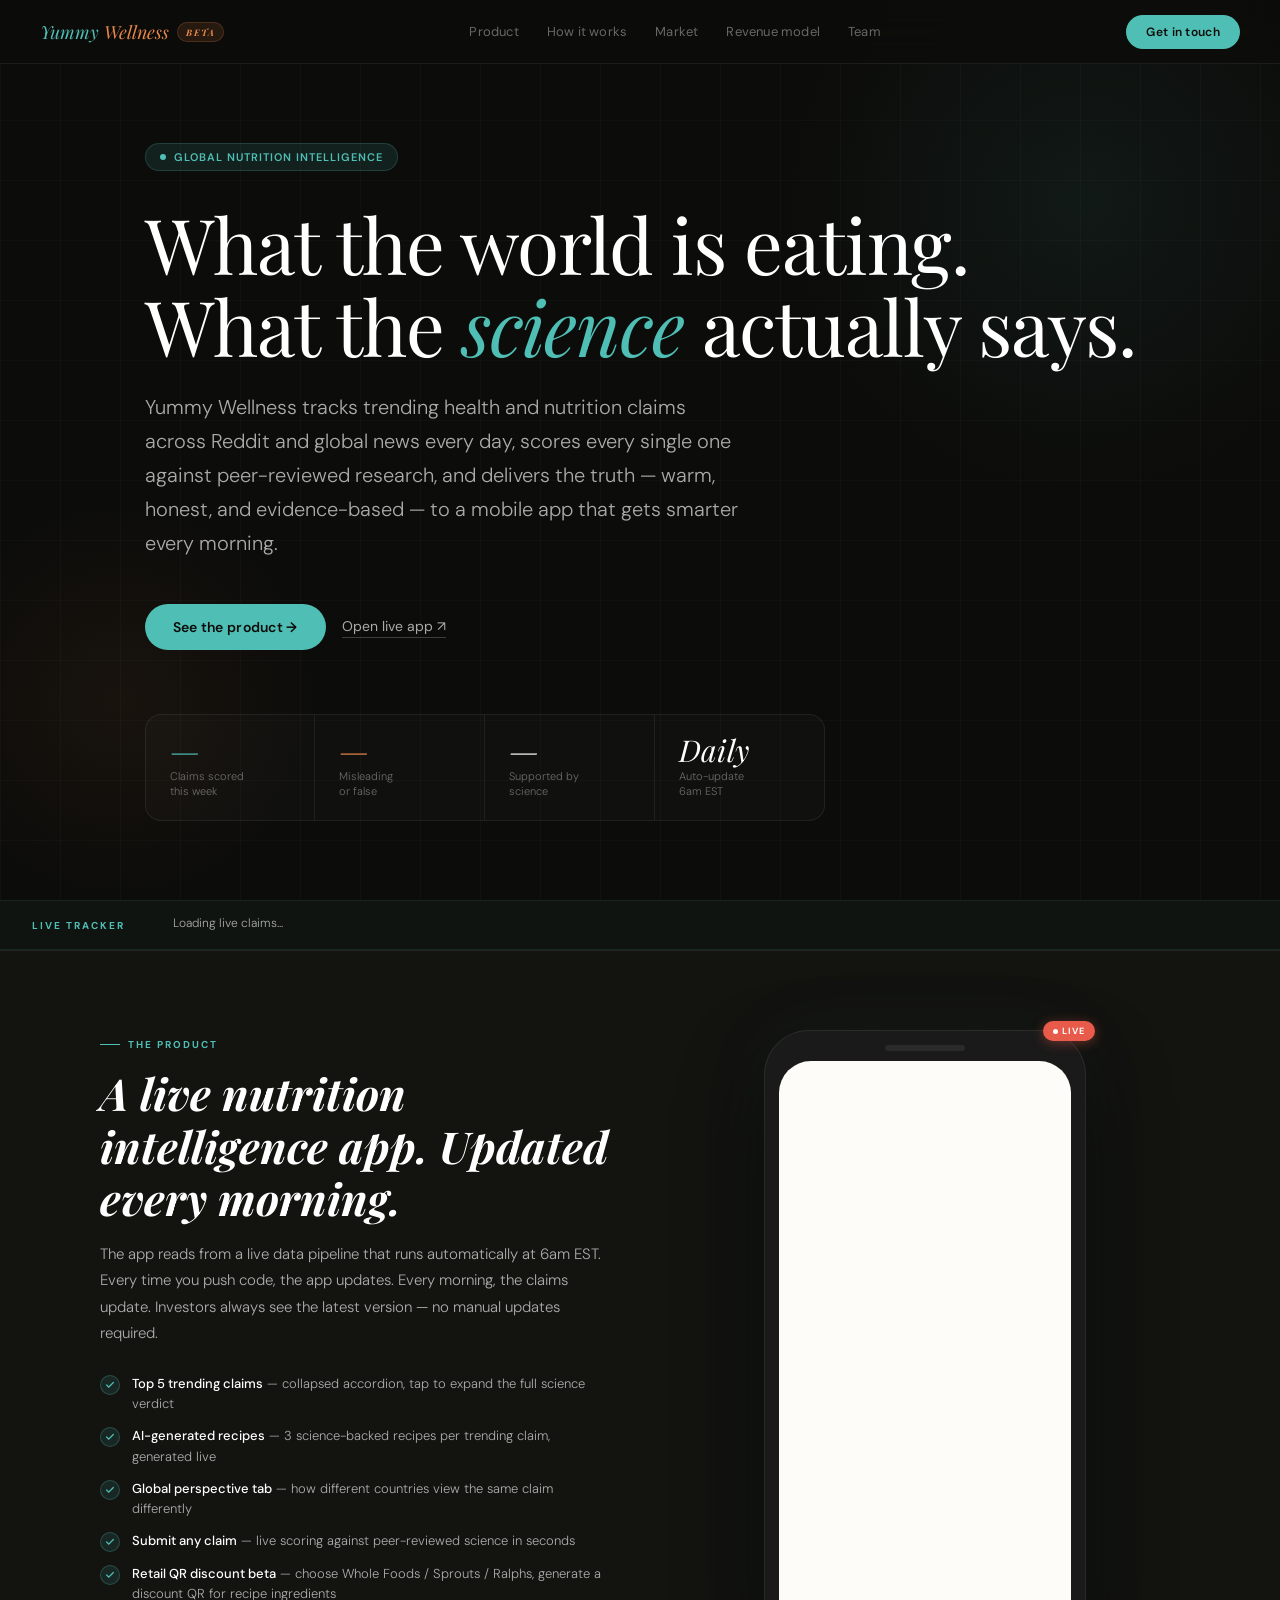
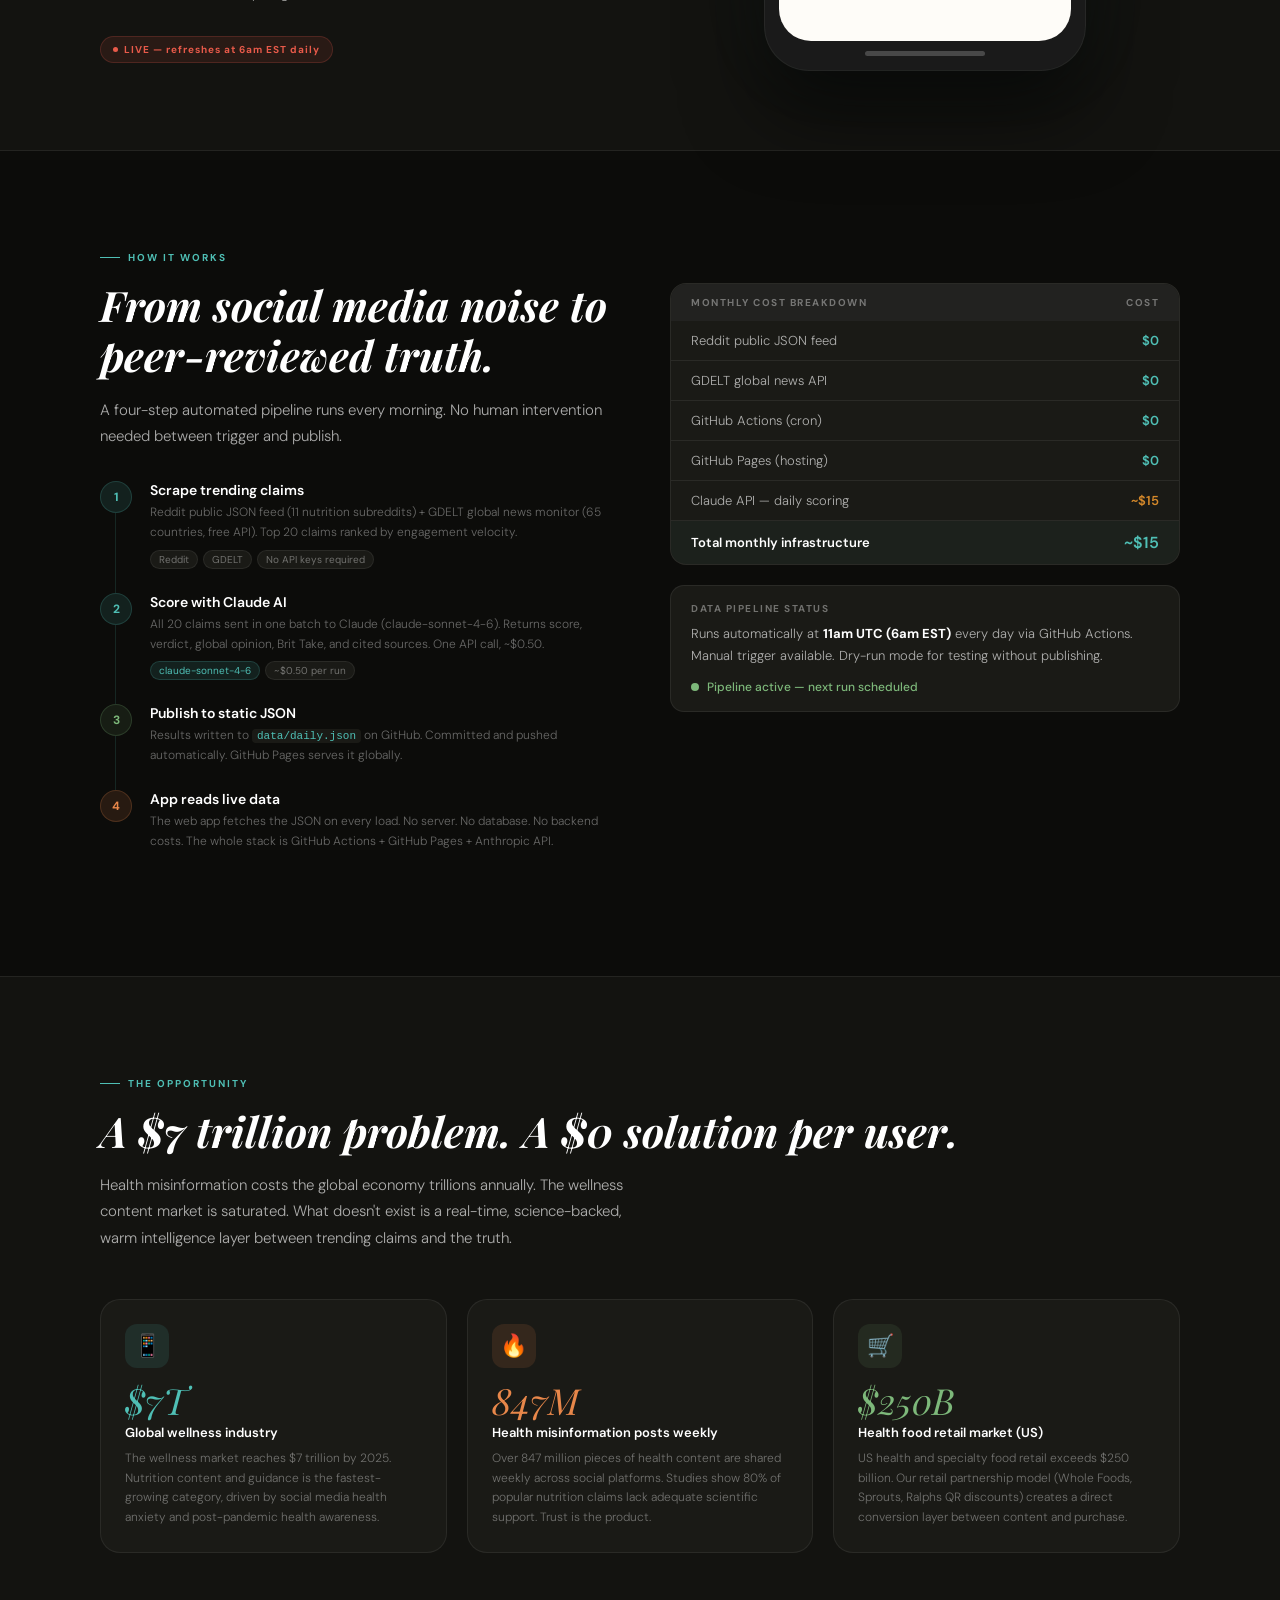
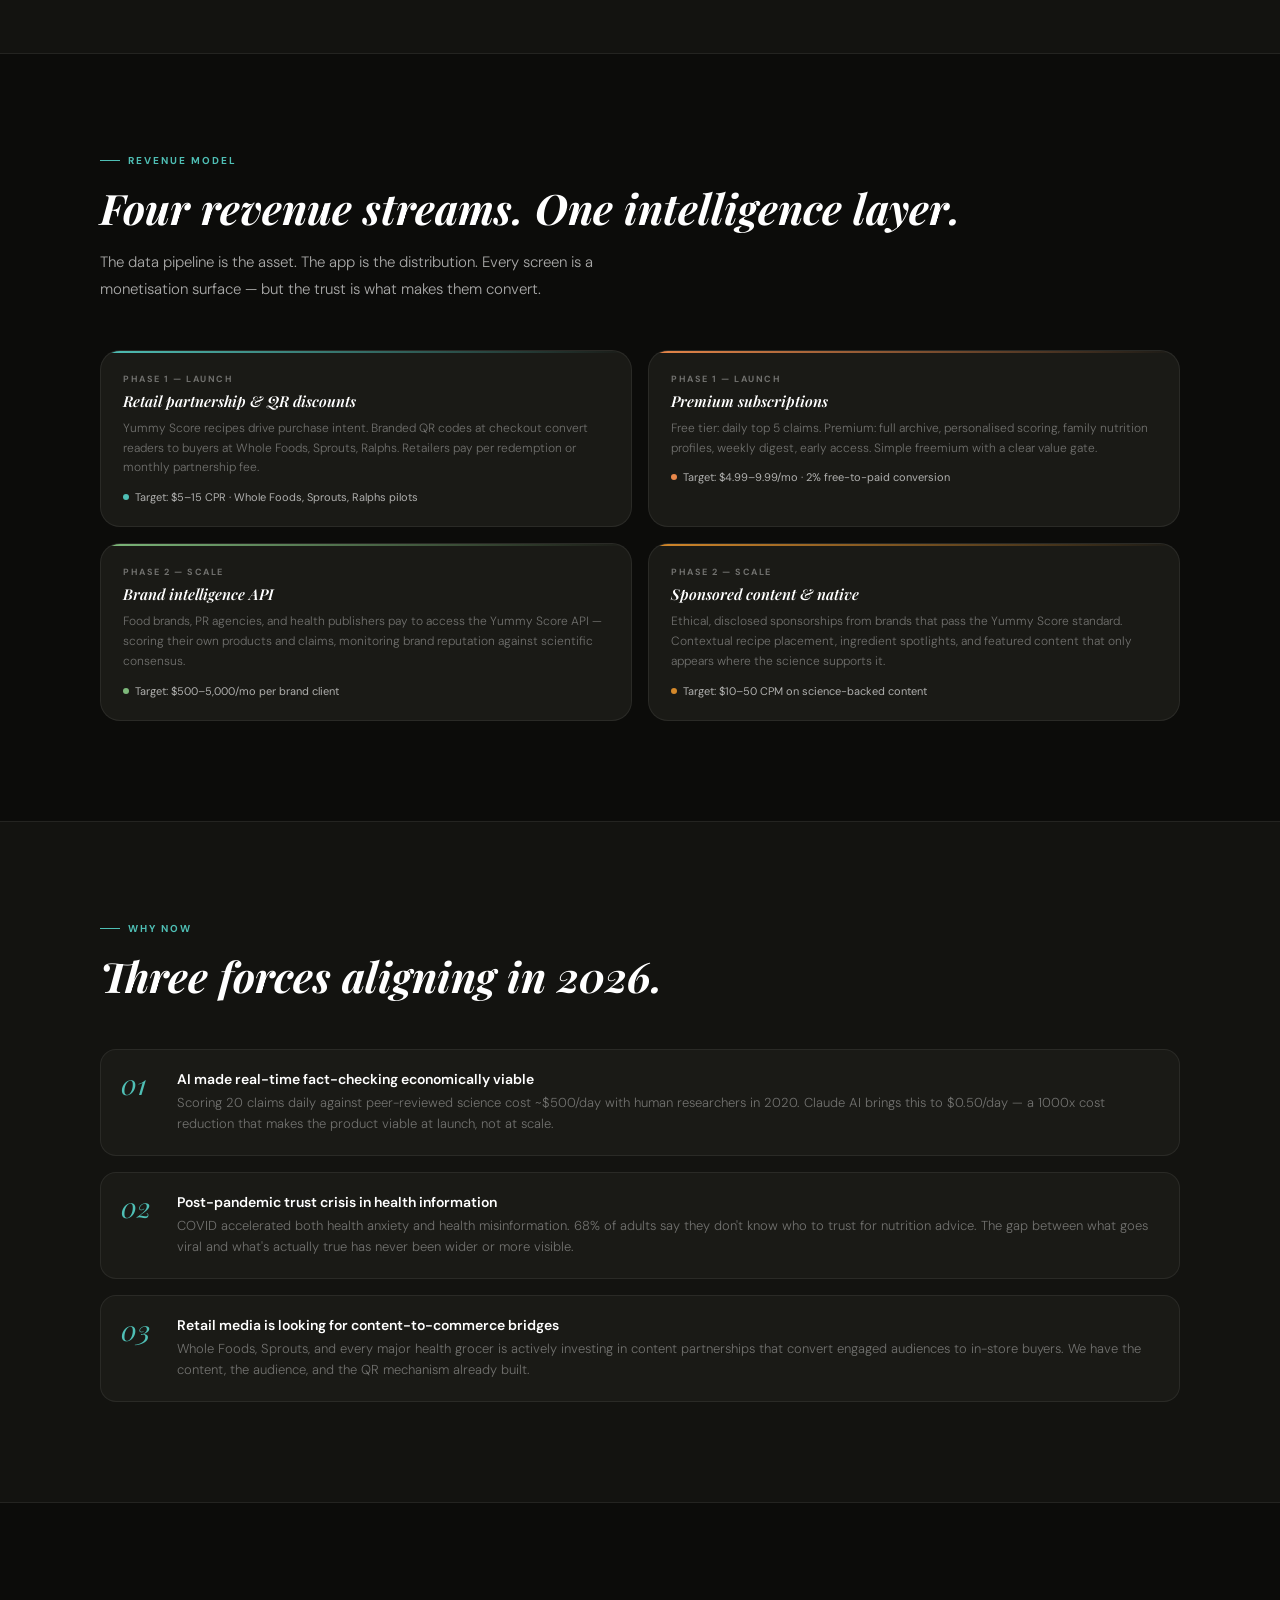
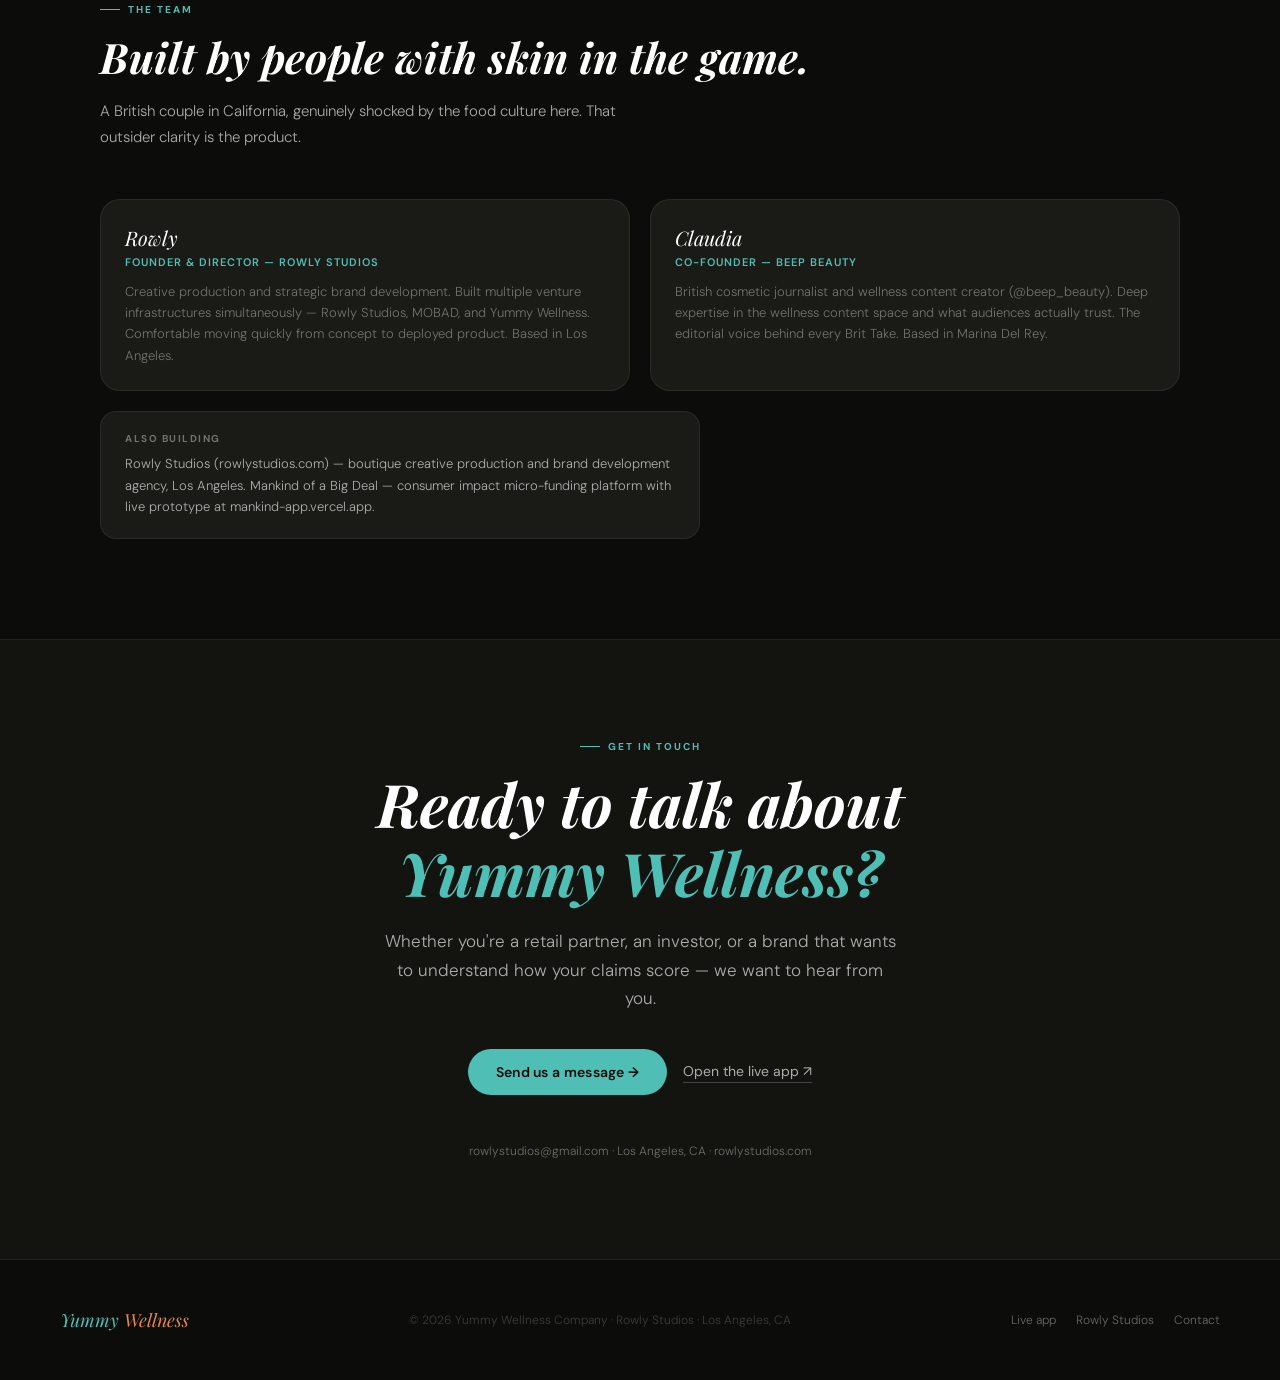
==== investor.html @ a54b757b "Add investor page" ====
<!DOCTYPE html>
<html lang="en">
<head>
<meta charset="UTF-8">
<meta name="viewport" content="width=device-width, initial-scale=1.0">
<title>Yummy Wellness Company — Investor Overview</title>
<link href="https://fonts.googleapis.com/css2?family=DM+Sans:wght@300;400;500;600&family=Playfair+Display:ital,wght@0,400;0,600;1,400;1,600&display=swap" rel="stylesheet">
<style>
*{box-sizing:border-box;margin:0;padding:0}
:root{
  --bg:#0C0C0A;
  --bg2:#131310;
  --bg3:#1A1A16;
  --bg4:#222220;
  --border:rgba(255,255,255,0.07);
  --border2:rgba(255,255,255,0.12);
  --text:#FFFFFF;
  --text2:rgba(255,255,255,0.65);
  --text3:rgba(255,255,255,0.38);
  --text4:rgba(255,255,255,0.2);
  --mint:#4FBFB5;
  --mint-deep:#3A9E94;
  --mint-dim:rgba(79,191,181,0.12);
  --orange:#E8874A;
  --orange-deep:#C96830;
  --orange-dim:rgba(232,135,74,0.12);
  --sage:#7DB87A;
  --sage-dim:rgba(125,184,122,0.1);
  --amber:#D4882A;
  --viral:#E85A4A;
  --viral-dim:rgba(232,90,74,0.1);
}
html{scroll-behavior:smooth;-webkit-font-smoothing:antialiased}
body{font-family:"DM Sans",sans-serif;background:var(--bg);color:var(--text);overflow-x:hidden}

/* ── NAV ── */
nav{
  position:fixed;top:0;left:0;right:0;z-index:100;
  background:rgba(12,12,10,0.92);backdrop-filter:blur(16px);
  border-bottom:1px solid var(--border);
  padding:0 40px;height:64px;
  display:flex;align-items:center;justify-content:space-between;
}
.nav-logo{
  font-family:"Playfair Display",serif;font-size:18px;font-style:italic;
  display:flex;align-items:center;gap:0;
}
.nl-y{color:var(--mint)}
.nl-w{color:var(--orange)}
.nav-links{display:flex;gap:28px;align-items:center}
.nav-link{font-size:13px;color:var(--text3);text-decoration:none;font-weight:400;transition:color 0.2s;letter-spacing:0.2px}
.nav-link:hover{color:var(--text)}
.nav-cta{
  font-size:12px;font-weight:600;color:var(--bg);
  background:var(--mint);padding:9px 20px;border-radius:50px;
  text-decoration:none;letter-spacing:0.3px;transition:opacity 0.2s;
}
.nav-cta:hover{opacity:0.88}
.nav-beta{font-size:9px;font-weight:700;letter-spacing:1.5px;color:var(--orange);background:var(--orange-dim);padding:3px 8px;border-radius:20px;border:1px solid rgba(232,135,74,0.2);margin-left:8px}

/* ── SECTIONS ── */
section{padding:100px 40px;max-width:1160px;margin:0 auto}
.full-bleed{max-width:none;padding-left:0;padding-right:0}
.full-bleed>*{max-width:1160px;margin-left:auto;margin-right:auto;padding:0 40px}

/* ── HERO ── */
.hero-section{
  min-height:100vh;display:flex;flex-direction:column;
  justify-content:center;padding-top:64px;
  position:relative;overflow:hidden;
}
.hero-bg{
  position:absolute;inset:0;pointer-events:none;overflow:hidden;
}
.hb-mint{position:absolute;width:600px;height:600px;border-radius:50%;background:radial-gradient(circle,rgba(79,191,181,0.07) 0%,transparent 70%);top:-100px;right:-100px}
.hb-orange{position:absolute;width:400px;height:400px;border-radius:50%;background:radial-gradient(circle,rgba(232,135,74,0.06) 0%,transparent 70%);bottom:0;left:-80px}
.hb-grid{
  position:absolute;inset:0;
  background-image:linear-gradient(rgba(255,255,255,0.02) 1px,transparent 1px),linear-gradient(90deg,rgba(255,255,255,0.02) 1px,transparent 1px);
  background-size:60px 60px;
}
.hero-inner{position:relative;z-index:2;max-width:1160px;margin:0 auto;padding:0 40px}
.hero-eyebrow{
  display:inline-flex;align-items:center;gap:8px;
  background:var(--mint-dim);border:1px solid rgba(79,191,181,0.2);
  border-radius:50px;padding:6px 14px;margin-bottom:32px;
}
.he-dot{width:6px;height:6px;border-radius:50%;background:var(--mint);animation:blink 1.4s ease infinite}
@keyframes blink{0%,100%{opacity:1}50%{opacity:0.3}}
.he-txt{font-size:11px;font-weight:600;color:var(--mint);letter-spacing:1px;text-transform:uppercase}
.hero-h1{
  font-family:"Playfair Display",serif;
  font-size:clamp(42px,6vw,80px);
  font-weight:400;line-height:1.06;
  margin-bottom:24px;letter-spacing:-1px;
}
.hero-h1 em{font-style:italic;color:var(--mint)}
.hero-h1 .orange{color:var(--orange)}
.hero-sub{
  font-size:clamp(16px,2vw,20px);color:var(--text2);
  line-height:1.7;max-width:600px;margin-bottom:44px;
  font-weight:300;
}
.hero-actions{display:flex;align-items:center;gap:16px;flex-wrap:wrap;margin-bottom:64px}
.btn-primary{
  font-size:14px;font-weight:600;color:var(--bg);
  background:var(--mint);padding:14px 28px;border-radius:50px;
  text-decoration:none;letter-spacing:0.3px;transition:opacity 0.2s;display:inline-block;
}
.btn-primary:hover{opacity:0.88}
.btn-ghost{
  font-size:14px;font-weight:400;color:var(--text2);
  text-decoration:none;display:flex;align-items:center;gap:6px;
  border-bottom:1px solid rgba(255,255,255,0.2);padding-bottom:2px;
  transition:color 0.2s;
}
.btn-ghost:hover{color:var(--text)}

/* Hero stats strip */
.hero-stats{
  display:flex;gap:0;
  border:1px solid var(--border);border-radius:16px;
  overflow:hidden;max-width:680px;
  background:rgba(255,255,255,0.02);
}
.hs{flex:1;padding:20px 24px;border-right:1px solid var(--border)}
.hs:last-child{border-right:none}
.hs-num{font-family:"Playfair Display",serif;font-size:30px;font-style:italic;color:var(--text);line-height:1;margin-bottom:4px}
.hs-num.m{color:var(--mint)}.hs-num.o{color:var(--orange)}
.hs-lbl{font-size:11px;color:var(--text3);font-weight:300;line-height:1.4}

/* ── PRODUCT DEMO ── */
.demo-section{
  background:var(--bg2);border-top:1px solid var(--border);border-bottom:1px solid var(--border);
  padding:80px 0;
}
.demo-inner{max-width:1160px;margin:0 auto;padding:0 40px;display:grid;grid-template-columns:1fr 1fr;gap:60px;align-items:center}
.demo-left{}
.demo-eyebrow{font-size:10px;font-weight:700;letter-spacing:2px;color:var(--mint);text-transform:uppercase;margin-bottom:16px;display:flex;align-items:center;gap:8px}
.demo-eyebrow::before{content:'';width:20px;height:1px;background:var(--mint)}
.demo-h2{font-family:"Playfair Display",serif;font-size:clamp(28px,3.5vw,44px);font-style:italic;color:var(--text);line-height:1.2;margin-bottom:16px}
.demo-sub{font-size:15px;color:var(--text2);line-height:1.75;font-weight:300;margin-bottom:28px}
.demo-features{display:flex;flex-direction:column;gap:12px;margin-bottom:32px}
.df{display:flex;align-items:flex-start;gap:12px}
.df-dot{width:20px;height:20px;border-radius:50%;background:var(--mint-dim);border:1px solid rgba(79,191,181,0.25);display:flex;align-items:center;justify-content:center;flex-shrink:0;margin-top:1px}
.df-text{font-size:13px;color:var(--text2);font-weight:300;line-height:1.55}
.df-text strong{color:var(--text);font-weight:500}
.demo-live-badge{
  display:inline-flex;align-items:center;gap:6px;
  background:var(--viral-dim);border:1px solid rgba(232,90,74,0.2);
  border-radius:20px;padding:6px 12px;
}
.dlb-dot{width:5px;height:5px;border-radius:50%;background:var(--viral);animation:blink 1.4s ease infinite}
.dlb-txt{font-size:10px;color:var(--viral);font-weight:700;letter-spacing:1px}

/* Phone frame + iframe */
.demo-right{display:flex;justify-content:center;align-items:flex-start}
.phone-frame{
  position:relative;
  width:320px;
  background:#1A1A1A;
  border-radius:44px;
  padding:14px;
  box-shadow:
    0 0 0 1px rgba(255,255,255,0.1),
    0 40px 80px rgba(0,0,0,0.6),
    0 0 80px rgba(79,191,181,0.06);
}
.phone-notch{
  width:80px;height:6px;background:#2A2A2A;
  border-radius:3px;margin:0 auto 10px;
}
.phone-screen{
  border-radius:32px;overflow:hidden;
  height:580px;background:#FEFCF8;
  position:relative;
}
.phone-screen iframe{
  width:430px;height:100%;border:none;
  transform-origin:top left;
  transform:scale(0.744);
  pointer-events:auto;
}
.phone-home-indicator{
  width:120px;height:5px;background:rgba(255,255,255,0.2);
  border-radius:3px;margin:10px auto 0;
}
/* Floating live badge on phone */
.phone-live{
  position:absolute;top:-10px;right:-10px;
  background:var(--viral);color:#fff;
  font-size:9px;font-weight:700;letter-spacing:1px;
  padding:4px 10px;border-radius:20px;
  display:flex;align-items:center;gap:4px;
  box-shadow:0 2px 12px rgba(232,90,74,0.4);
}
.phone-live-dot{width:5px;height:5px;border-radius:50%;background:#fff;animation:blink 1.4s ease infinite}

/* ── TICKER STRIP ── */
.ticker-section{
  background:rgba(79,191,181,0.04);
  border-top:1px solid rgba(79,191,181,0.1);
  border-bottom:1px solid rgba(79,191,181,0.1);
  padding:14px 0;overflow:hidden;
}
.ticker-inner{display:flex;align-items:center;gap:16px}
.ticker-lbl{padding:0 32px;font-size:10px;font-weight:700;color:var(--mint);letter-spacing:2px;text-transform:uppercase;white-space:nowrap;flex-shrink:0}
.ticker-scroll{flex:1;overflow:hidden;height:20px;position:relative}
.ticker-track{display:flex;gap:40px;animation:tickerMove 28s linear infinite;position:absolute;white-space:nowrap}
.ti{font-size:12px;color:var(--text2);font-weight:300;white-space:nowrap}
.ti b{font-weight:600}
.ti.r b{color:var(--viral)}.ti.a b{color:var(--amber)}.ti.g b{color:var(--sage)}
@keyframes tickerMove{from{transform:translateX(0)}to{transform:translateX(-50%)}}

/* ── HOW IT WORKS ── */
.how-grid{display:grid;grid-template-columns:1fr 1fr;gap:60px;align-items:start}
.how-left{}
.sec-eyebrow{font-size:10px;font-weight:700;letter-spacing:2px;color:var(--mint);text-transform:uppercase;margin-bottom:16px;display:flex;align-items:center;gap:8px}
.sec-eyebrow::before{content:'';width:20px;height:1px;background:var(--mint)}
.sec-h2{font-family:"Playfair Display",serif;font-size:clamp(26px,3.5vw,42px);font-style:italic;color:var(--text);line-height:1.2;margin-bottom:16px}
.sec-sub{font-size:15px;color:var(--text2);line-height:1.75;font-weight:300;margin-bottom:32px}

.pipeline{display:flex;flex-direction:column;gap:0}
.pipe-step{display:flex;gap:18px;padding-bottom:24px;position:relative}
.pipe-step:not(:last-child)::after{content:'';position:absolute;left:15px;top:32px;bottom:0;width:1px;background:rgba(79,191,181,0.15)}
.ps-num{width:32px;height:32px;border-radius:50%;flex-shrink:0;display:flex;align-items:center;justify-content:center;font-size:12px;font-weight:700}
.psn-m{background:var(--mint-dim);color:var(--mint);border:1px solid rgba(79,191,181,0.2)}
.psn-o{background:var(--orange-dim);color:var(--orange);border:1px solid rgba(232,135,74,0.2)}
.psn-s{background:var(--sage-dim);color:var(--sage);border:1px solid rgba(125,184,122,0.2)}
.ps-body{}
.ps-title{font-size:14px;font-weight:600;color:var(--text);margin-bottom:4px}
.ps-desc{font-size:12px;color:var(--text3);line-height:1.65;font-weight:300}
.ps-tags{display:flex;gap:5px;margin-top:7px;flex-wrap:wrap}
.ps-tag{font-size:10px;padding:2px 8px;border-radius:20px;background:var(--bg3);color:var(--text3);border:1px solid var(--border);font-weight:400}
.ps-tag.m{background:var(--mint-dim);color:var(--mint);border-color:rgba(79,191,181,0.2)}

/* Cost table */
.cost-table{background:var(--bg3);border:1px solid var(--border);border-radius:16px;overflow:hidden;margin-top:32px}
.ct-hdr{background:var(--bg4);padding:12px 20px;font-size:10px;font-weight:700;letter-spacing:1.5px;color:var(--text3);text-transform:uppercase;display:grid;grid-template-columns:1fr auto;gap:0}
.ct-row{display:grid;grid-template-columns:1fr auto;padding:11px 20px;border-bottom:1px solid var(--border);align-items:center}
.ct-row:last-child{border-bottom:none;background:rgba(79,191,181,0.04)}
.ct-label{font-size:13px;color:var(--text2);font-weight:300}
.ct-val{font-size:13px;font-weight:600;color:var(--text)}
.ct-val.green{color:var(--mint)}.ct-val.amber{color:var(--amber)}

/* ── MARKET / OPPORTUNITY ── */
.market-section{background:var(--bg2);border-top:1px solid var(--border);border-bottom:1px solid var(--border)}
.market-grid{display:grid;grid-template-columns:1fr 1fr 1fr;gap:20px;margin-top:48px}
.m-card{background:var(--bg3);border:1px solid var(--border);border-radius:20px;padding:24px}
.mc-icon{width:44px;height:44px;border-radius:12px;display:flex;align-items:center;justify-content:center;margin-bottom:14px;font-size:22px}
.mc-icon.m{background:var(--mint-dim)}
.mc-icon.o{background:var(--orange-dim)}
.mc-icon.s{background:var(--sage-dim)}
.mc-num{font-family:"Playfair Display",serif;font-size:36px;font-style:italic;color:var(--text);line-height:1;margin-bottom:6px}
.mc-num.m{color:var(--mint)}.mc-num.o{color:var(--orange)}
.mc-title{font-size:13px;font-weight:600;color:var(--text);margin-bottom:8px}
.mc-body{font-size:12px;color:var(--text3);line-height:1.65;font-weight:300}

/* ── MONETISATION ── */
.mono-grid{display:grid;grid-template-columns:1fr 1fr;gap:16px;margin-top:48px}
.mono-card{background:var(--bg3);border:1px solid var(--border);border-radius:20px;padding:22px;position:relative;overflow:hidden}
.mono-card::before{content:'';position:absolute;top:0;left:0;right:0;height:2px}
.mono-card.m::before{background:linear-gradient(90deg,var(--mint),transparent)}
.mono-card.o::before{background:linear-gradient(90deg,var(--orange),transparent)}
.mono-card.s::before{background:linear-gradient(90deg,var(--sage),transparent)}
.mono-card.a::before{background:linear-gradient(90deg,var(--amber),transparent)}
.moc-phase{font-size:9px;font-weight:700;letter-spacing:1.5px;color:var(--text3);text-transform:uppercase;margin-bottom:6px}
.moc-title{font-size:15px;font-weight:600;color:var(--text);margin-bottom:8px;font-family:"Playfair Display",serif;font-style:italic}
.moc-body{font-size:12px;color:var(--text3);line-height:1.65;font-weight:300;margin-bottom:12px}
.moc-target{font-size:11px;color:var(--text2);font-weight:400;display:flex;align-items:center;gap:6px}
.moc-dot{width:6px;height:6px;border-radius:50%;flex-shrink:0}

/* ── WHY NOW ── */
.why-list{display:flex;flex-direction:column;gap:16px;margin-top:48px}
.why-item{display:flex;gap:20px;align-items:flex-start;padding:20px;background:var(--bg3);border:1px solid var(--border);border-radius:16px}
.wi-num{font-family:"Playfair Display",serif;font-size:28px;font-style:italic;color:var(--mint);line-height:1;flex-shrink:0;width:36px}
.wi-body{}
.wi-title{font-size:14px;font-weight:600;color:var(--text);margin-bottom:4px}
.wi-desc{font-size:13px;color:var(--text3);line-height:1.65;font-weight:300}

/* ── TEAM ── */
.team-grid{display:grid;grid-template-columns:1fr 1fr;gap:20px;margin-top:48px}
.team-card{background:var(--bg3);border:1px solid var(--border);border-radius:20px;padding:24px}
.tc-name{font-family:"Playfair Display",serif;font-size:20px;font-style:italic;color:var(--text);margin-bottom:4px}
.tc-role{font-size:11px;font-weight:600;letter-spacing:1px;color:var(--mint);text-transform:uppercase;margin-bottom:12px}
.tc-bio{font-size:13px;color:var(--text3);line-height:1.65;font-weight:300}

/* ── CTA ── */
.cta-section{
  background:var(--bg2);border-top:1px solid var(--border);
  text-align:center;
}
.cta-h2{font-family:"Playfair Display",serif;font-size:clamp(32px,5vw,60px);font-style:italic;color:var(--text);line-height:1.15;margin-bottom:20px}
.cta-h2 em{color:var(--mint)}
.cta-sub{font-size:17px;color:var(--text2);line-height:1.7;font-weight:300;max-width:520px;margin:0 auto 36px}
.cta-row{display:flex;align-items:center;justify-content:center;gap:16px;flex-wrap:wrap;margin-bottom:48px}
.cta-footnote{font-size:12px;color:var(--text3);font-weight:300}

/* ── FOOTER ── */
footer{
  background:var(--bg);border-top:1px solid var(--border);
  padding:48px 40px;
}
.footer-inner{max-width:1160px;margin:0 auto;display:flex;justify-content:space-between;align-items:center;flex-wrap:wrap;gap:16px}
.footer-logo{font-family:"Playfair Display",serif;font-size:18px;font-style:italic}
.fl-y{color:var(--mint)}.fl-w{color:var(--orange)}
.footer-copy{font-size:12px;color:var(--text4);font-weight:300}
.footer-links{display:flex;gap:20px}
.footer-link{font-size:12px;color:var(--text3);text-decoration:none;font-weight:300;transition:color 0.2s}
.footer-link:hover{color:var(--text)}

/* ── REVEAL ANIMATIONS ── */
.reveal{opacity:0;transform:translateY(20px);transition:opacity 0.6s ease,transform 0.6s ease}
.reveal.visible{opacity:1;transform:translateY(0)}
.reveal-delay-1{transition-delay:0.1s}
.reveal-delay-2{transition-delay:0.2s}
.reveal-delay-3{transition-delay:0.3s}

/* ── RESPONSIVE ── */
@media(max-width:900px){
  nav{padding:0 20px}
  .nav-links{display:none}
  .hero-inner,.demo-inner,.full-bleed>*{padding-left:24px;padding-right:24px}
  section{padding:72px 24px}
  .demo-inner{grid-template-columns:1fr;gap:40px}
  .how-grid{grid-template-columns:1fr}
  .market-grid{grid-template-columns:1fr}
  .mono-grid{grid-template-columns:1fr}
  .team-grid{grid-template-columns:1fr}
  .hero-stats{flex-direction:column}
  .hs{border-right:none;border-bottom:1px solid var(--border)}
  .hs:last-child{border-bottom:none}
  .phone-frame{width:280px}
  .phone-screen iframe{width:430px;transform:scale(0.651)}
  .phone-screen{height:510px}
}
</style>
</head>
<body>

<!-- NAV -->
<nav>
  <div class="nav-logo"><span class="nl-y">Yummy</span>&nbsp;<span class="nl-w">Wellness</span><span class="nav-beta">BETA</span></div>
  <div class="nav-links">
    <a href="#product" class="nav-link">Product</a>
    <a href="#how" class="nav-link">How it works</a>
    <a href="#market" class="nav-link">Market</a>
    <a href="#monetisation" class="nav-link">Revenue model</a>
    <a href="#team" class="nav-link">Team</a>
  </div>
  <a href="#contact" class="nav-cta">Get in touch</a>
</nav>

<!-- HERO -->
<div class="hero-section">
  <div class="hero-bg">
    <div class="hb-grid"></div>
    <div class="hb-mint"></div>
    <div class="hb-orange"></div>
  </div>
  <div class="hero-inner">
    <div class="hero-eyebrow"><div class="he-dot"></div><div class="he-txt">Global Nutrition Intelligence</div></div>
    <h1 class="hero-h1">
      What the world is eating.<br>
      What the <em>science</em> actually says.
    </h1>
    <p class="hero-sub">
      Yummy Wellness tracks trending health and nutrition claims across Reddit and global news every day, scores every single one against peer-reviewed research, and delivers the truth — warm, honest, and evidence-based — to a mobile app that gets smarter every morning.
    </p>
    <div class="hero-actions">
      <a href="#product" class="btn-primary">See the product →</a>
      <a href="https://rowlystudios-lgtm.github.io/yummy-wellness-tracker/" target="_blank" class="btn-ghost">Open live app ↗</a>
    </div>
    <div class="hero-stats">
      <div class="hs"><div class="hs-num m" id="heroTotal">—</div><div class="hs-lbl">Claims scored<br>this week</div></div>
      <div class="hs"><div class="hs-num o" id="heroMisinfo">—</div><div class="hs-lbl">Misleading<br>or false</div></div>
      <div class="hs"><div class="hs-num" id="heroTrue">—</div><div class="hs-lbl">Supported by<br>science</div></div>
      <div class="hs"><div class="hs-num">Daily</div><div class="hs-lbl">Auto-update<br>6am EST</div></div>
    </div>
  </div>
</div>

<!-- TICKER -->
<div class="ticker-section">
  <div class="ticker-inner">
    <div class="ticker-lbl">LIVE TRACKER</div>
    <div class="ticker-scroll">
      <div class="ticker-track" id="tickerTrack">
        <span class="ti">Loading live claims...</span>
      </div>
    </div>
  </div>
</div>

<!-- PRODUCT DEMO -->
<div class="demo-section" id="product">
  <div class="demo-inner">
    <div class="demo-left reveal">
      <div class="demo-eyebrow">The product</div>
      <h2 class="demo-h2">A live nutrition intelligence app. Updated every morning.</h2>
      <p class="demo-sub">The app reads from a live data pipeline that runs automatically at 6am EST. Every time you push code, the app updates. Every morning, the claims update. Investors always see the latest version — no manual updates required.</p>
      <div class="demo-features">
        <div class="df">
          <div class="df-dot"><svg width="10" height="10" viewBox="0 0 24 24" fill="none" stroke="var(--mint)" stroke-width="3" stroke-linecap="round"><polyline points="20 6 9 17 4 12"/></svg></div>
          <div class="df-text"><strong>Top 5 trending claims</strong> — collapsed accordion, tap to expand the full science verdict</div>
        </div>
        <div class="df">
          <div class="df-dot"><svg width="10" height="10" viewBox="0 0 24 24" fill="none" stroke="var(--mint)" stroke-width="3" stroke-linecap="round"><polyline points="20 6 9 17 4 12"/></svg></div>
          <div class="df-text"><strong>AI-generated recipes</strong> — 3 science-backed recipes per trending claim, generated live</div>
        </div>
        <div class="df">
          <div class="df-dot"><svg width="10" height="10" viewBox="0 0 24 24" fill="none" stroke="var(--mint)" stroke-width="3" stroke-linecap="round"><polyline points="20 6 9 17 4 12"/></svg></div>
          <div class="df-text"><strong>Global perspective tab</strong> — how different countries view the same claim differently</div>
        </div>
        <div class="df">
          <div class="df-dot"><svg width="10" height="10" viewBox="0 0 24 24" fill="none" stroke="var(--mint)" stroke-width="3" stroke-linecap="round"><polyline points="20 6 9 17 4 12"/></svg></div>
          <div class="df-text"><strong>Submit any claim</strong> — live scoring against peer-reviewed science in seconds</div>
        </div>
        <div class="df">
          <div class="df-dot"><svg width="10" height="10" viewBox="0 0 24 24" fill="none" stroke="var(--mint)" stroke-width="3" stroke-linecap="round"><polyline points="20 6 9 17 4 12"/></svg></div>
          <div class="df-text"><strong>Retail QR discount beta</strong> — choose Whole Foods / Sprouts / Ralphs, generate a discount QR for recipe ingredients</div>
        </div>
      </div>
      <div class="demo-live-badge">
        <div class="dlb-dot"></div>
        <div class="dlb-txt">LIVE — refreshes at 6am EST daily</div>
      </div>
    </div>
    <div class="demo-right reveal reveal-delay-2">
      <div class="phone-frame">
        <div class="phone-live"><div class="phone-live-dot"></div>LIVE</div>
        <div class="phone-notch"></div>
        <div class="phone-screen">
          <iframe
            src="https://rowlystudios-lgtm.github.io/yummy-wellness-tracker/"
            title="Yummy Wellness App"
            loading="lazy"
            scrolling="yes"
          ></iframe>
        </div>
        <div class="phone-home-indicator"></div>
      </div>
    </div>
  </div>
</div>

<!-- HOW IT WORKS -->
<section id="how">
  <div class="how-grid">
    <div class="how-left reveal">
      <div class="sec-eyebrow">How it works</div>
      <h2 class="sec-h2">From social media noise to peer-reviewed truth.</h2>
      <p class="sec-sub">A four-step automated pipeline runs every morning. No human intervention needed between trigger and publish.</p>
      <div class="pipeline">
        <div class="pipe-step">
          <div class="ps-num psn-m">1</div>
          <div class="ps-body">
            <div class="ps-title">Scrape trending claims</div>
            <div class="ps-desc">Reddit public JSON feed (11 nutrition subreddits) + GDELT global news monitor (65 countries, free API). Top 20 claims ranked by engagement velocity.</div>
            <div class="ps-tags">
              <span class="ps-tag">Reddit</span>
              <span class="ps-tag">GDELT</span>
              <span class="ps-tag">No API keys required</span>
            </div>
          </div>
        </div>
        <div class="pipe-step">
          <div class="ps-num psn-m">2</div>
          <div class="ps-body">
            <div class="ps-title">Score with Claude AI</div>
            <div class="ps-desc">All 20 claims sent in one batch to Claude (claude-sonnet-4-6). Returns score, verdict, global opinion, Brit Take, and cited sources. One API call, ~$0.50.</div>
            <div class="ps-tags">
              <span class="ps-tag m">claude-sonnet-4-6</span>
              <span class="ps-tag">~$0.50 per run</span>
            </div>
          </div>
        </div>
        <div class="pipe-step">
          <div class="ps-num psn-s">3</div>
          <div class="ps-body">
            <div class="ps-title">Publish to static JSON</div>
            <div class="ps-desc">Results written to <code style="font-size:11px;background:var(--bg3);padding:1px 5px;border-radius:4px;color:var(--mint)">data/daily.json</code> on GitHub. Committed and pushed automatically. GitHub Pages serves it globally.</div>
          </div>
        </div>
        <div class="pipe-step">
          <div class="ps-num psn-o">4</div>
          <div class="ps-body">
            <div class="ps-title">App reads live data</div>
            <div class="ps-desc">The web app fetches the JSON on every load. No server. No database. No backend costs. The whole stack is GitHub Actions + GitHub Pages + Anthropic API.</div>
          </div>
        </div>
      </div>
    </div>
    <div class="how-right reveal reveal-delay-1">
      <div class="cost-table">
        <div class="ct-hdr"><span>Monthly cost breakdown</span><span>Cost</span></div>
        <div class="ct-row"><div class="ct-label">Reddit public JSON feed</div><div class="ct-val green">$0</div></div>
        <div class="ct-row"><div class="ct-label">GDELT global news API</div><div class="ct-val green">$0</div></div>
        <div class="ct-row"><div class="ct-label">GitHub Actions (cron)</div><div class="ct-val green">$0</div></div>
        <div class="ct-row"><div class="ct-label">GitHub Pages (hosting)</div><div class="ct-val green">$0</div></div>
        <div class="ct-row"><div class="ct-label">Claude API — daily scoring</div><div class="ct-val amber">~$15</div></div>
        <div class="ct-row"><div class="ct-label" style="font-weight:600;color:var(--text)">Total monthly infrastructure</div><div class="ct-val" style="color:var(--mint);font-size:16px">~$15</div></div>
      </div>
      <div style="margin-top:20px;padding:16px 20px;background:var(--bg3);border:1px solid var(--border);border-radius:14px">
        <div style="font-size:10px;font-weight:700;letter-spacing:1.5px;color:var(--text3);text-transform:uppercase;margin-bottom:8px">Data pipeline status</div>
        <div style="font-size:13px;color:var(--text2);font-weight:300;line-height:1.7">Runs automatically at <strong style="color:var(--text)">11am UTC (6am EST)</strong> every day via GitHub Actions. Manual trigger available. Dry-run mode for testing without publishing.</div>
        <div style="margin-top:12px;display:flex;align-items:center;gap:8px">
          <div style="width:8px;height:8px;border-radius:50%;background:var(--sage)"></div>
          <div style="font-size:12px;color:var(--sage);font-weight:500">Pipeline active — next run scheduled</div>
        </div>
      </div>
    </div>
  </div>
</section>

<!-- MARKET -->
<div class="market-section">
  <section id="market">
    <div class="reveal">
      <div class="sec-eyebrow">The opportunity</div>
      <h2 class="sec-h2">A $7 trillion problem. A $0 solution per user.</h2>
      <p class="sec-sub" style="max-width:560px">Health misinformation costs the global economy trillions annually. The wellness content market is saturated. What doesn't exist is a real-time, science-backed, warm intelligence layer between trending claims and the truth.</p>
    </div>
    <div class="market-grid">
      <div class="m-card reveal">
        <div class="mc-icon m">📱</div>
        <div class="mc-num m">$7T</div>
        <div class="mc-title">Global wellness industry</div>
        <div class="mc-body">The wellness market reaches $7 trillion by 2025. Nutrition content and guidance is the fastest-growing category, driven by social media health anxiety and post-pandemic health awareness.</div>
      </div>
      <div class="m-card reveal reveal-delay-1">
        <div class="mc-icon o">🔥</div>
        <div class="mc-num o">847M</div>
        <div class="mc-title">Health misinformation posts weekly</div>
        <div class="mc-body">Over 847 million pieces of health content are shared weekly across social platforms. Studies show 80% of popular nutrition claims lack adequate scientific support. Trust is the product.</div>
      </div>
      <div class="m-card reveal reveal-delay-2">
        <div class="mc-icon" style="background:var(--sage-dim)">🛒</div>
        <div class="mc-num" style="color:var(--sage)">$250B</div>
        <div class="mc-title">Health food retail market (US)</div>
        <div class="mc-body">US health and specialty food retail exceeds $250 billion. Our retail partnership model (Whole Foods, Sprouts, Ralphs QR discounts) creates a direct conversion layer between content and purchase.</div>
      </div>
    </div>
  </section>
</div>

<!-- REVENUE MODEL -->
<section id="monetisation">
  <div class="reveal">
    <div class="sec-eyebrow">Revenue model</div>
    <h2 class="sec-h2">Four revenue streams. One intelligence layer.</h2>
    <p class="sec-sub" style="max-width:560px">The data pipeline is the asset. The app is the distribution. Every screen is a monetisation surface — but the trust is what makes them convert.</p>
  </div>
  <div class="mono-grid">
    <div class="mono-card m reveal">
      <div class="moc-phase">Phase 1 — Launch</div>
      <div class="moc-title">Retail partnership & QR discounts</div>
      <div class="moc-body">Yummy Score recipes drive purchase intent. Branded QR codes at checkout convert readers to buyers at Whole Foods, Sprouts, Ralphs. Retailers pay per redemption or monthly partnership fee.</div>
      <div class="moc-target"><div class="moc-dot" style="background:var(--mint)"></div>Target: $5–15 CPR · Whole Foods, Sprouts, Ralphs pilots</div>
    </div>
    <div class="mono-card o reveal reveal-delay-1">
      <div class="moc-phase">Phase 1 — Launch</div>
      <div class="moc-title">Premium subscriptions</div>
      <div class="moc-body">Free tier: daily top 5 claims. Premium: full archive, personalised scoring, family nutrition profiles, weekly digest, early access. Simple freemium with a clear value gate.</div>
      <div class="moc-target"><div class="moc-dot" style="background:var(--orange)"></div>Target: $4.99–9.99/mo · 2% free-to-paid conversion</div>
    </div>
    <div class="mono-card s reveal">
      <div class="moc-phase">Phase 2 — Scale</div>
      <div class="moc-title">Brand intelligence API</div>
      <div class="moc-body">Food brands, PR agencies, and health publishers pay to access the Yummy Score API — scoring their own products and claims, monitoring brand reputation against scientific consensus.</div>
      <div class="moc-target"><div class="moc-dot" style="background:var(--sage)"></div>Target: $500–5,000/mo per brand client</div>
    </div>
    <div class="mono-card a reveal reveal-delay-1">
      <div class="moc-phase">Phase 2 — Scale</div>
      <div class="moc-title">Sponsored content & native</div>
      <div class="moc-body">Ethical, disclosed sponsorships from brands that pass the Yummy Score standard. Contextual recipe placement, ingredient spotlights, and featured content that only appears where the science supports it.</div>
      <div class="moc-target"><div class="moc-dot" style="background:var(--amber)"></div>Target: $10–50 CPM on science-backed content</div>
    </div>
  </div>
</section>

<!-- WHY NOW -->
<div style="background:var(--bg2);border-top:1px solid var(--border);border-bottom:1px solid var(--border)">
  <section>
    <div class="reveal">
      <div class="sec-eyebrow">Why now</div>
      <h2 class="sec-h2">Three forces aligning in 2026.</h2>
    </div>
    <div class="why-list">
      <div class="why-item reveal">
        <div class="wi-num">01</div>
        <div class="wi-body">
          <div class="wi-title">AI made real-time fact-checking economically viable</div>
          <div class="wi-desc">Scoring 20 claims daily against peer-reviewed science cost ~$500/day with human researchers in 2020. Claude AI brings this to $0.50/day — a 1000x cost reduction that makes the product viable at launch, not at scale.</div>
        </div>
      </div>
      <div class="why-item reveal reveal-delay-1">
        <div class="wi-num">02</div>
        <div class="wi-body">
          <div class="wi-title">Post-pandemic trust crisis in health information</div>
          <div class="wi-desc">COVID accelerated both health anxiety and health misinformation. 68% of adults say they don't know who to trust for nutrition advice. The gap between what goes viral and what's actually true has never been wider or more visible.</div>
        </div>
      </div>
      <div class="why-item reveal reveal-delay-2">
        <div class="wi-num">03</div>
        <div class="wi-body">
          <div class="wi-title">Retail media is looking for content-to-commerce bridges</div>
          <div class="wi-desc">Whole Foods, Sprouts, and every major health grocer is actively investing in content partnerships that convert engaged audiences to in-store buyers. We have the content, the audience, and the QR mechanism already built.</div>
        </div>
      </div>
    </div>
  </section>
</div>

<!-- TEAM -->
<section id="team">
  <div class="reveal">
    <div class="sec-eyebrow">The team</div>
    <h2 class="sec-h2">Built by people with skin in the game.</h2>
    <p class="sec-sub" style="max-width:560px">A British couple in California, genuinely shocked by the food culture here. That outsider clarity is the product.</p>
  </div>
  <div class="team-grid">
    <div class="team-card reveal">
      <div class="tc-name">Rowly</div>
      <div class="tc-role">Founder & Director — Rowly Studios</div>
      <div class="tc-bio">Creative production and strategic brand development. Built multiple venture infrastructures simultaneously — Rowly Studios, MOBAD, and Yummy Wellness. Comfortable moving quickly from concept to deployed product. Based in Los Angeles.</div>
    </div>
    <div class="team-card reveal reveal-delay-1">
      <div class="tc-name">Claudia</div>
      <div class="tc-role">Co-Founder — Beep Beauty</div>
      <div class="tc-bio">British cosmetic journalist and wellness content creator (@beep_beauty). Deep expertise in the wellness content space and what audiences actually trust. The editorial voice behind every Brit Take. Based in Marina Del Rey.</div>
    </div>
  </div>
  <div style="margin-top:20px;padding:20px 24px;background:var(--bg3);border:1px solid var(--border);border-radius:16px;max-width:600px" class="reveal">
    <div style="font-size:10px;font-weight:700;letter-spacing:1.5px;color:var(--text3);text-transform:uppercase;margin-bottom:8px">Also building</div>
    <div style="font-size:13px;color:var(--text2);line-height:1.65;font-weight:300">Rowly Studios (rowlystudios.com) — boutique creative production and brand development agency, Los Angeles. Mankind of a Big Deal — consumer impact micro-funding platform with live prototype at mankind-app.vercel.app.</div>
  </div>
</section>

<!-- CTA -->
<div class="cta-section">
  <section id="contact" style="text-align:center">
    <div class="reveal">
      <div class="sec-eyebrow" style="justify-content:center">Get in touch</div>
      <h2 class="cta-h2">Ready to talk about<br><em>Yummy Wellness?</em></h2>
      <p class="cta-sub">Whether you're a retail partner, an investor, or a brand that wants to understand how your claims score — we want to hear from you.</p>
      <div class="cta-row">
        <a href="mailto:rowlystudios@gmail.com?subject=Yummy Wellness — Investor Enquiry" class="btn-primary">Send us a message →</a>
        <a href="https://rowlystudios-lgtm.github.io/yummy-wellness-tracker/" target="_blank" class="btn-ghost">Open the live app ↗</a>
      </div>
      <div class="cta-footnote">rowlystudios@gmail.com · Los Angeles, CA · rowlystudios.com</div>
    </div>
  </section>
</div>

<!-- FOOTER -->
<footer>
  <div class="footer-inner">
    <div class="footer-logo"><span class="fl-y">Yummy</span> <span class="fl-w">Wellness</span></div>
    <div class="footer-copy">© 2026 Yummy Wellness Company · Rowly Studios · Los Angeles, CA</div>
    <div class="footer-links">
      <a href="https://rowlystudios-lgtm.github.io/yummy-wellness-tracker/" target="_blank" class="footer-link">Live app</a>
      <a href="https://rowlystudios.com" target="_blank" class="footer-link">Rowly Studios</a>
      <a href="mailto:rowlystudios@gmail.com" class="footer-link">Contact</a>
    </div>
  </div>
</footer>

<script>
// ── Load live data into hero stats and ticker ──
const DATA_URL = 'https://raw.githubusercontent.com/rowlystudios-lgtm/yummy-wellness-tracker/main/data/daily.json';

async function loadHeroData(){
  try {
    const res = await fetch(DATA_URL + '?t=' + Date.now());
    const data = await res.json();

    // Hero stats
    document.getElementById('heroTotal').textContent = data.stats?.total_scored || '—';
    document.getElementById('heroMisinfo').textContent = data.stats?.misleading_pct || '—';
    document.getElementById('heroTrue').textContent = data.stats?.true_pct || '—';

    // Ticker
    const claims = data.top10 || [];
    if (claims.length) {
      const items = claims.map(c => {
        const cls = c.score_type === 'true' ? 'g' : c.score_type === 'mixed' ? 'a' : 'r';
        const short = c.claim.split(' ').slice(0, 6).join(' ');
        return `<span class="ti ${cls}">"${short}..." <b>${c.score}/100</b></span>`;
      });
      document.getElementById('tickerTrack').innerHTML = [...items, ...items].join('');
    }
  } catch(e) {
    console.log('Live data not yet available');
  }
}

// ── Reveal on scroll ──
const reveals = document.querySelectorAll('.reveal');
const observer = new IntersectionObserver(entries => {
  entries.forEach(e => {
    if (e.isIntersecting) e.target.classList.add('visible');
  });
}, { threshold: 0.1 });
reveals.forEach(el => observer.observe(el));

loadHeroData();
</script>
</body>
</html>
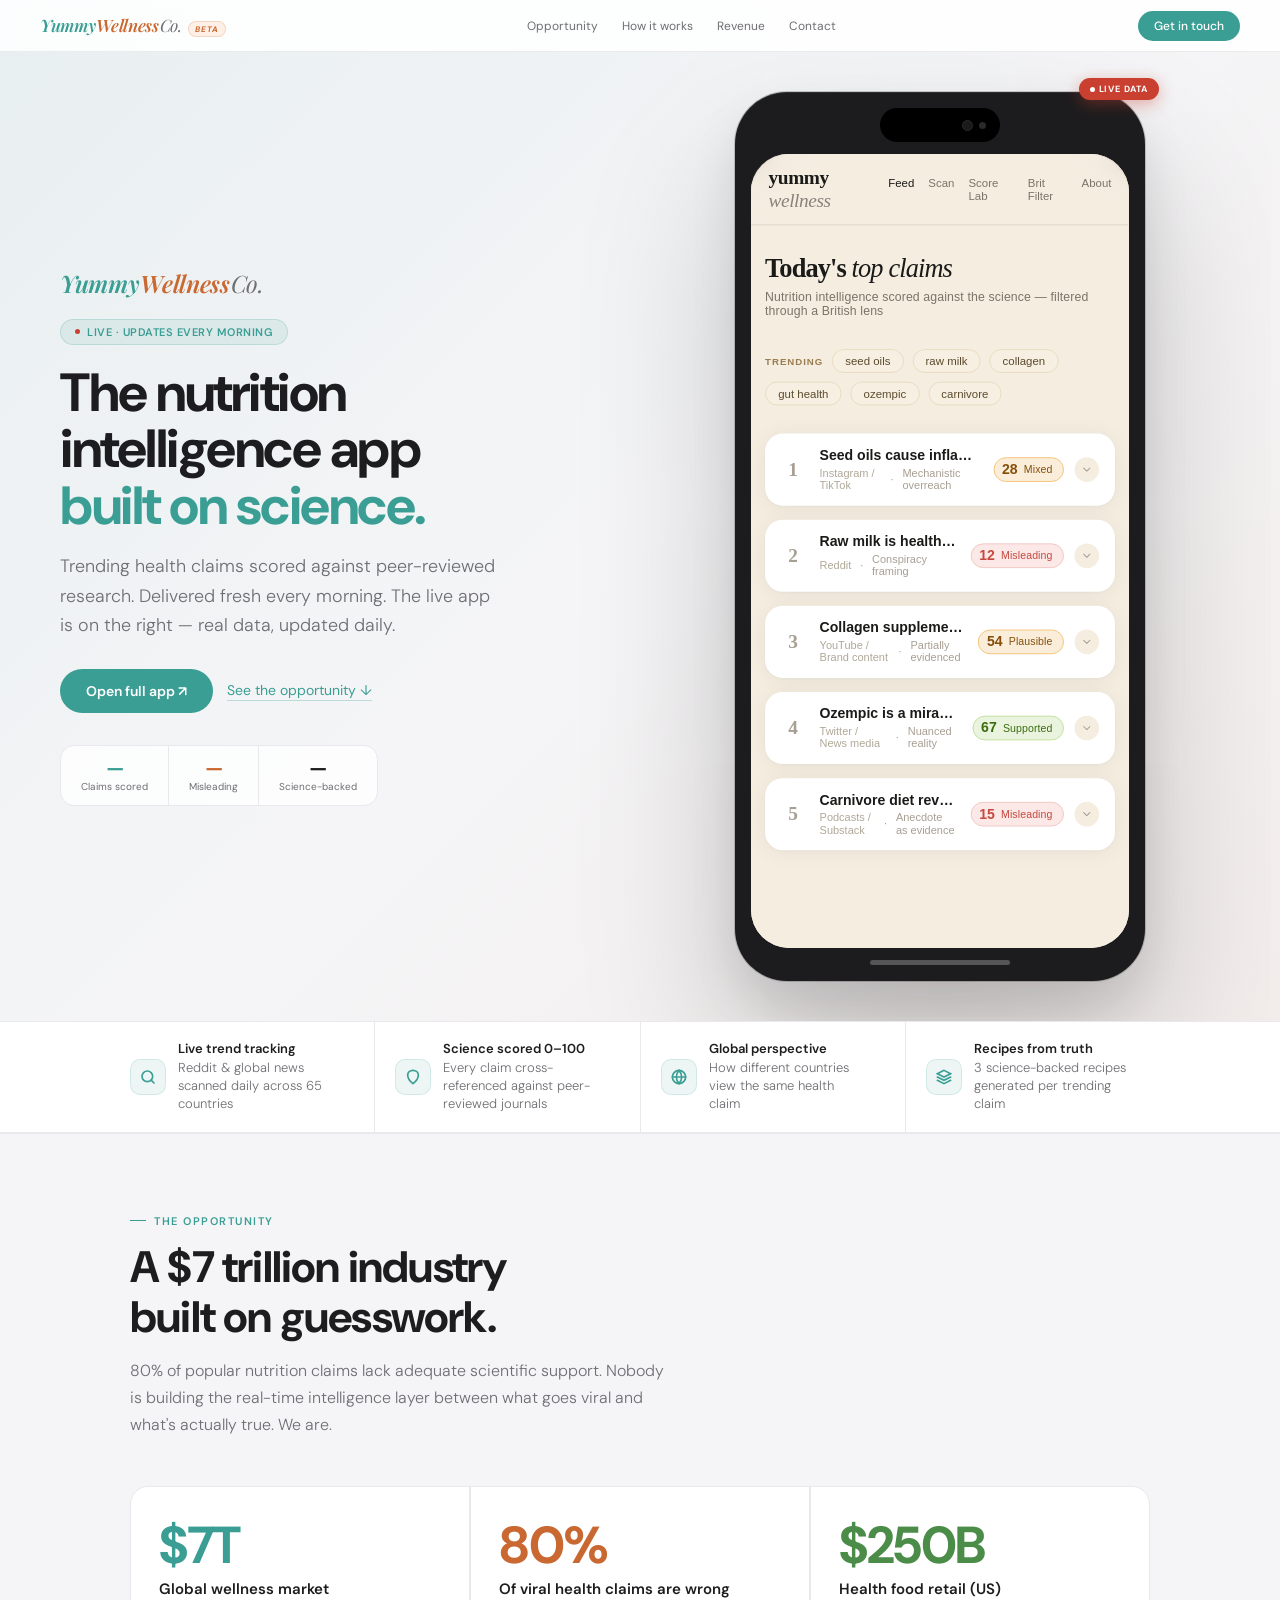
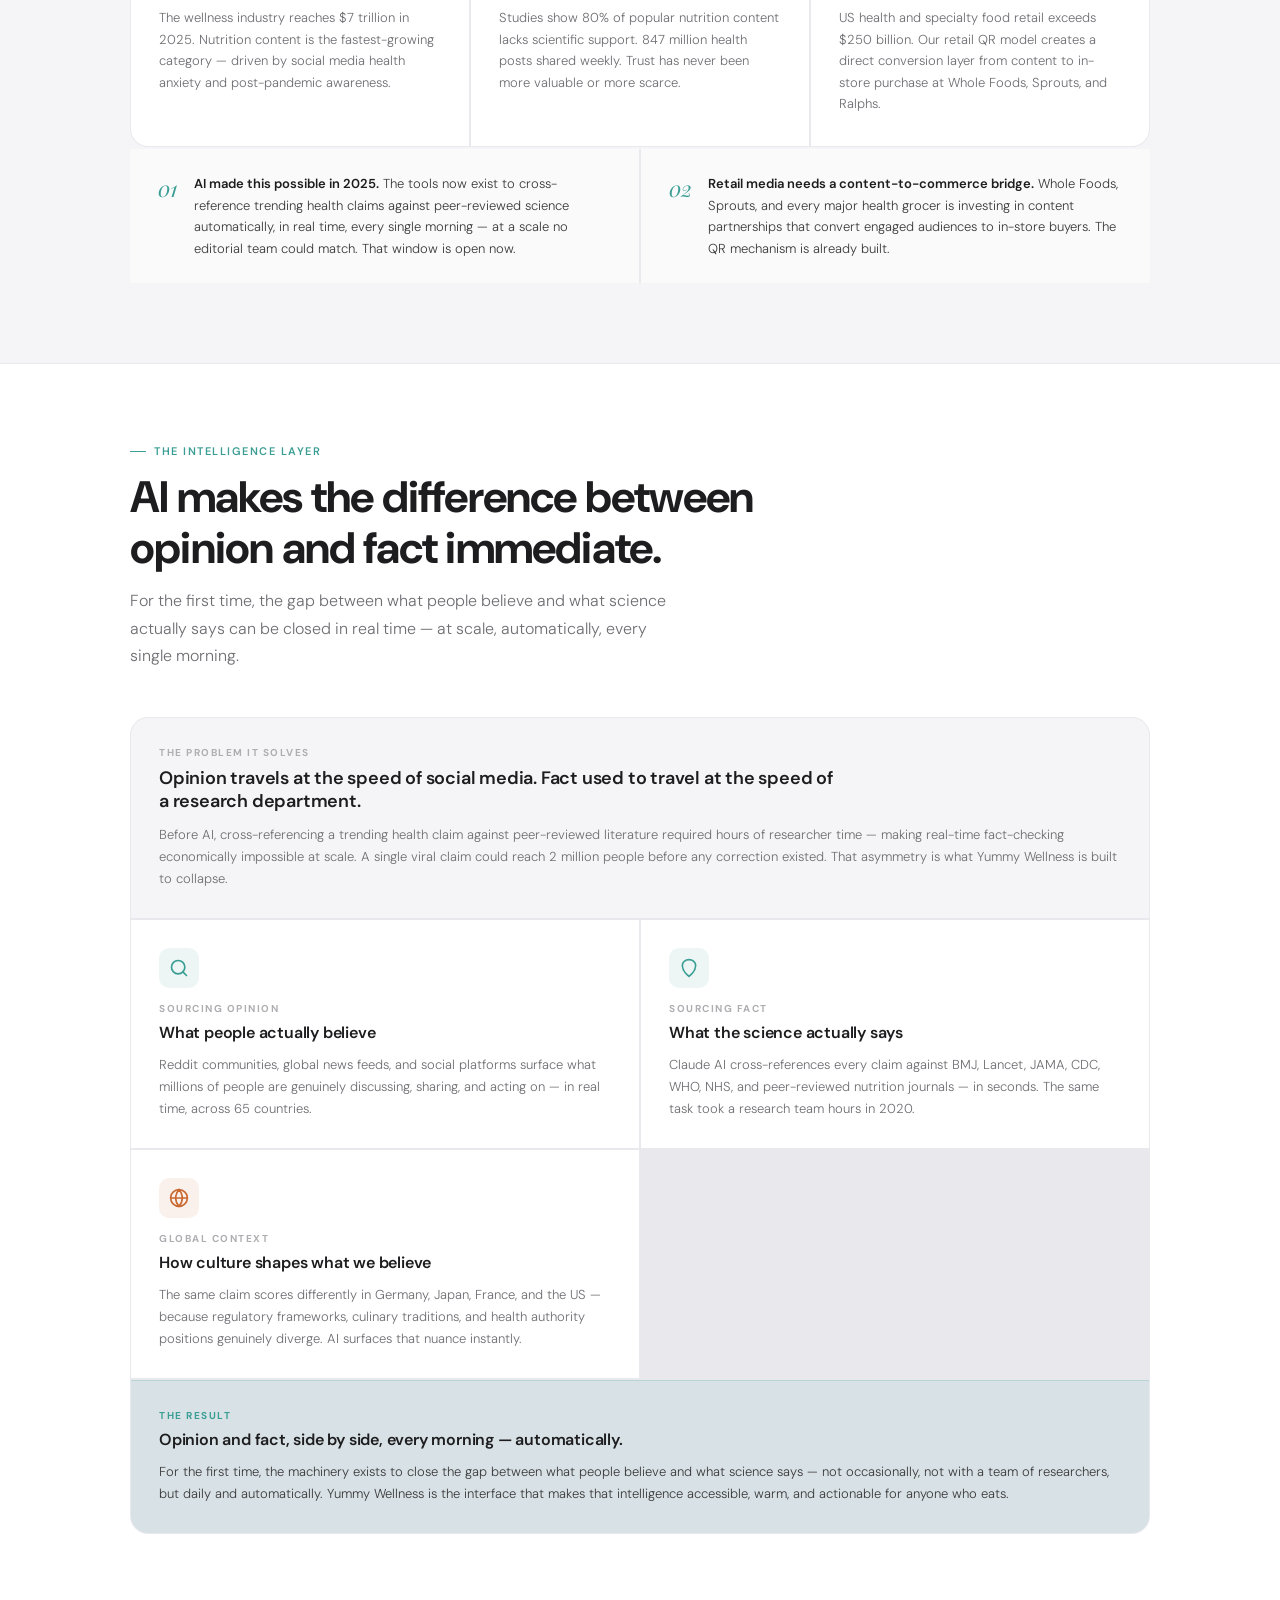
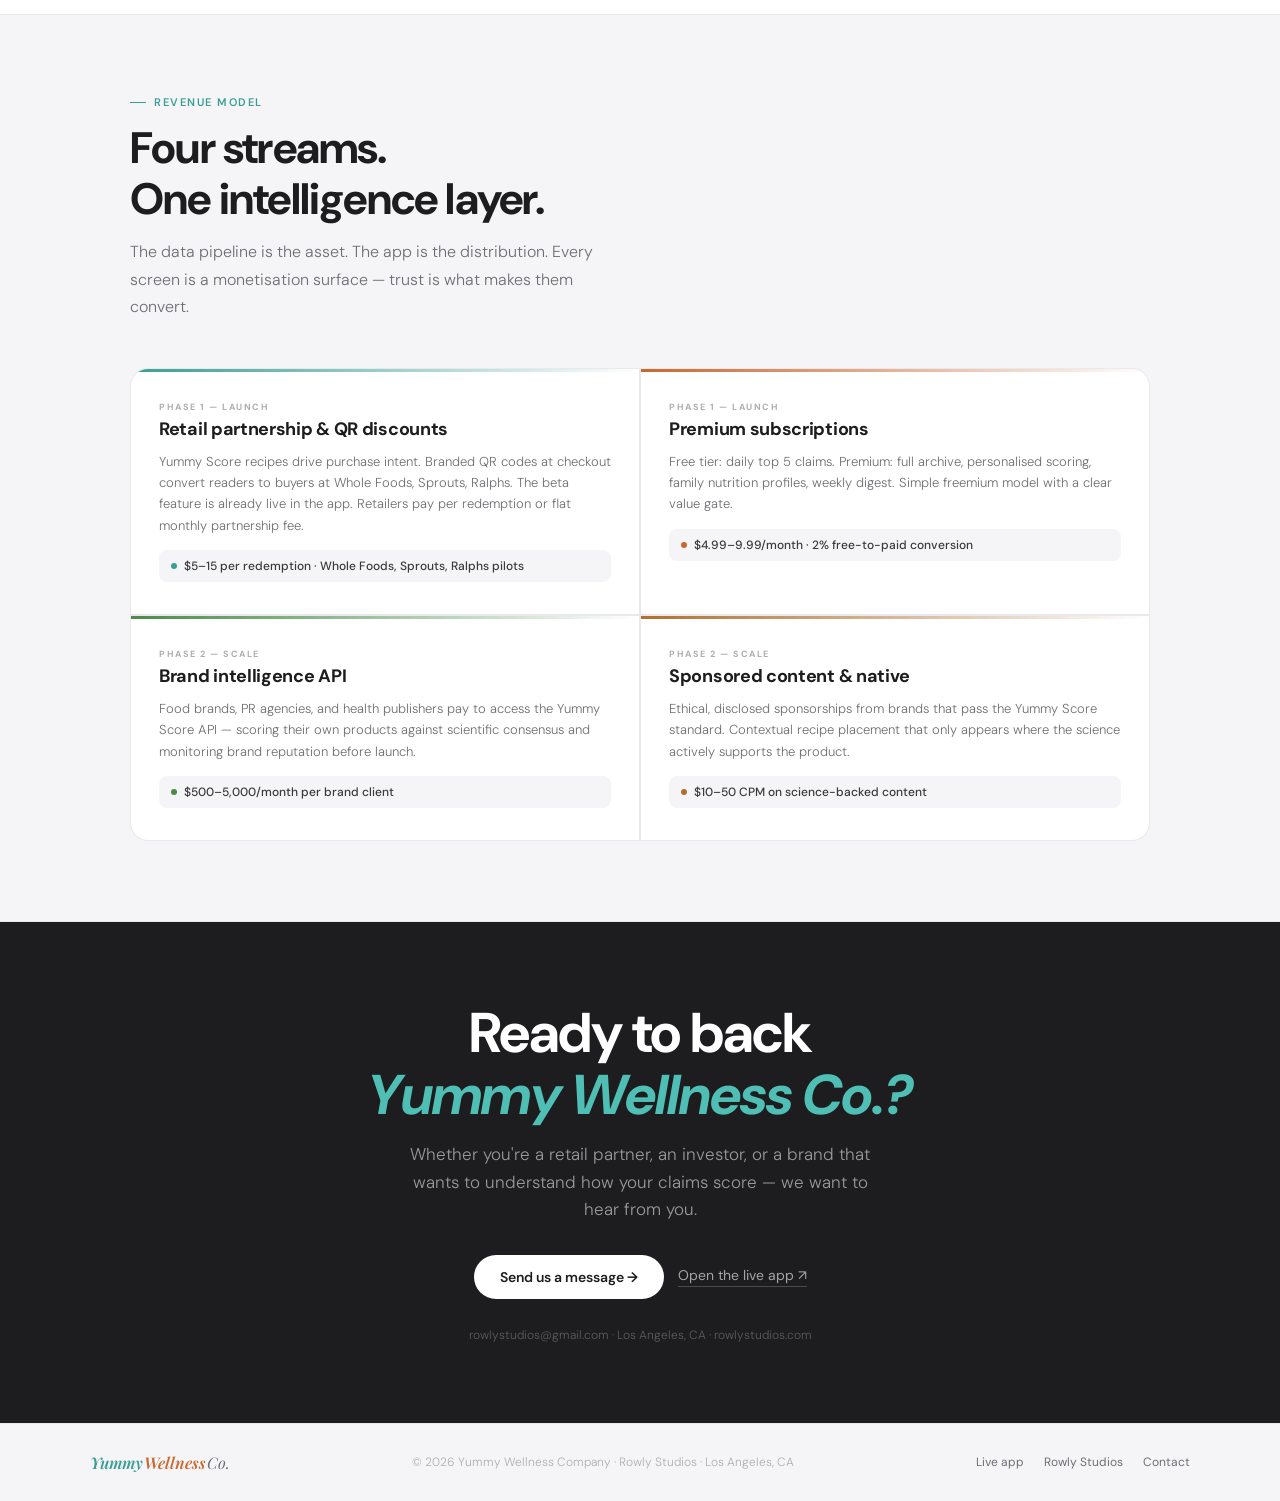
==== commit 465394a6: "deploy: feed app as homepage, investor at /investor" ====
--- a/investor.html
+++ b/investor.html
@@ -3,336 +3,238 @@
 <head>
 <meta charset="UTF-8">
 <meta name="viewport" content="width=device-width, initial-scale=1.0">
-<title>Yummy Wellness Company — Investor Overview</title>
-<link href="https://fonts.googleapis.com/css2?family=DM+Sans:wght@300;400;500;600&family=Playfair+Display:ital,wght@0,400;0,600;1,400;1,600&display=swap" rel="stylesheet">
+<title>Yummy Wellness Co. — Investor Overview</title>
+<link href="https://fonts.googleapis.com/css2?family=DM+Sans:wght@300;400;500;600;700&family=Playfair+Display:ital,wght@0,600;1,400;1,600&display=swap" rel="stylesheet">
 <style>
 *{box-sizing:border-box;margin:0;padding:0}
 :root{
-  --bg:#0C0C0A;
-  --bg2:#131310;
-  --bg3:#1A1A16;
-  --bg4:#222220;
-  --border:rgba(255,255,255,0.07);
-  --border2:rgba(255,255,255,0.12);
-  --text:#FFFFFF;
-  --text2:rgba(255,255,255,0.65);
-  --text3:rgba(255,255,255,0.38);
-  --text4:rgba(255,255,255,0.2);
-  --mint:#4FBFB5;
-  --mint-deep:#3A9E94;
-  --mint-dim:rgba(79,191,181,0.12);
-  --orange:#E8874A;
-  --orange-deep:#C96830;
-  --orange-dim:rgba(232,135,74,0.12);
-  --sage:#7DB87A;
-  --sage-dim:rgba(125,184,122,0.1);
-  --amber:#D4882A;
-  --viral:#E85A4A;
-  --viral-dim:rgba(232,90,74,0.1);
+  --white:#FFFFFF;
+  --off:#F5F5F7;
+  --off2:#FAFAFA;
+  --border:#E8E8ED;
+  --ink:#1D1D1F;
+  --ink2:#3A3A3C;
+  --ink3:#6E6E73;
+  --ink4:#AEAEB2;
+  --mint:#3A9E94;
+  --mint-light:#4FBFB5;
+  --mint-pale:#E8F7F6;
+  --mint-dim:rgba(58,158,148,0.09);
+  --orange:#C96830;
+  --orange-light:#E8874A;
+  --orange-pale:#FEF0E6;
+  --orange-dim:rgba(201,104,48,0.09);
+  --sage:#4A8C48;
+  --sage-pale:#EEF7EA;
+  --amber:#B07030;
+  --amber-pale:#FEF4E0;
+  --viral:#C94030;
+  --viral-pale:#FEF0EE;
 }
 html{scroll-behavior:smooth;-webkit-font-smoothing:antialiased}
-body{font-family:"DM Sans",sans-serif;background:var(--bg);color:var(--text);overflow-x:hidden}
-
-/* ── NAV ── */
-nav{
-  position:fixed;top:0;left:0;right:0;z-index:100;
-  background:rgba(12,12,10,0.92);backdrop-filter:blur(16px);
-  border-bottom:1px solid var(--border);
-  padding:0 40px;height:64px;
-  display:flex;align-items:center;justify-content:space-between;
-}
-.nav-logo{
-  font-family:"Playfair Display",serif;font-size:18px;font-style:italic;
-  display:flex;align-items:center;gap:0;
-}
-.nl-y{color:var(--mint)}
-.nl-w{color:var(--orange)}
-.nav-links{display:flex;gap:28px;align-items:center}
-.nav-link{font-size:13px;color:var(--text3);text-decoration:none;font-weight:400;transition:color 0.2s;letter-spacing:0.2px}
-.nav-link:hover{color:var(--text)}
-.nav-cta{
-  font-size:12px;font-weight:600;color:var(--bg);
-  background:var(--mint);padding:9px 20px;border-radius:50px;
-  text-decoration:none;letter-spacing:0.3px;transition:opacity 0.2s;
-}
+body{font-family:"DM Sans",-apple-system,BlinkMacSystemFont,"Helvetica Neue",Helvetica,Arial,sans-serif;background:var(--white);color:var(--ink);overflow-x:hidden}
+
+/* NAV */
+nav{position:fixed;top:0;left:0;right:0;z-index:200;background:rgba(255,255,255,0.88);backdrop-filter:saturate(180%) blur(20px);border-bottom:1px solid rgba(0,0,0,0.07);height:52px;padding:0 40px;display:flex;align-items:center;justify-content:space-between}
+.nav-logo{font-family:"Playfair Display",serif;font-size:17px;font-style:italic;font-weight:600;letter-spacing:-0.3px;display:flex;align-items:baseline;gap:0}
+.nl-y{color:var(--mint)}.nl-w{color:var(--orange)}.nl-co{color:var(--ink3);font-weight:400}
+.nav-beta{font-size:8px;font-weight:700;letter-spacing:1px;color:var(--orange);background:var(--orange-pale);padding:2px 6px;border-radius:20px;border:1px solid rgba(201,104,48,0.2);margin-left:6px;vertical-align:middle;font-family:"DM Sans",sans-serif}
+.nav-links{display:flex;gap:24px}
+.nav-link{font-size:12px;color:var(--ink3);text-decoration:none;font-weight:400;transition:color 0.2s}
+.nav-link:hover{color:var(--ink)}
+.nav-cta{font-size:12px;font-weight:500;color:var(--white);background:var(--mint);padding:7px 16px;border-radius:20px;text-decoration:none;transition:opacity 0.2s}
 .nav-cta:hover{opacity:0.88}
-.nav-beta{font-size:9px;font-weight:700;letter-spacing:1.5px;color:var(--orange);background:var(--orange-dim);padding:3px 8px;border-radius:20px;border:1px solid rgba(232,135,74,0.2);margin-left:8px}
-
-/* ── SECTIONS ── */
-section{padding:100px 40px;max-width:1160px;margin:0 auto}
-.full-bleed{max-width:none;padding-left:0;padding-right:0}
-.full-bleed>*{max-width:1160px;margin-left:auto;margin-right:auto;padding:0 40px}
-
-/* ── HERO ── */
-.hero-section{
-  min-height:100vh;display:flex;flex-direction:column;
-  justify-content:center;padding-top:64px;
-  position:relative;overflow:hidden;
-}
-.hero-bg{
-  position:absolute;inset:0;pointer-events:none;overflow:hidden;
-}
-.hb-mint{position:absolute;width:600px;height:600px;border-radius:50%;background:radial-gradient(circle,rgba(79,191,181,0.07) 0%,transparent 70%);top:-100px;right:-100px}
-.hb-orange{position:absolute;width:400px;height:400px;border-radius:50%;background:radial-gradient(circle,rgba(232,135,74,0.06) 0%,transparent 70%);bottom:0;left:-80px}
-.hb-grid{
-  position:absolute;inset:0;
-  background-image:linear-gradient(rgba(255,255,255,0.02) 1px,transparent 1px),linear-gradient(90deg,rgba(255,255,255,0.02) 1px,transparent 1px);
-  background-size:60px 60px;
-}
-.hero-inner{position:relative;z-index:2;max-width:1160px;margin:0 auto;padding:0 40px}
-.hero-eyebrow{
-  display:inline-flex;align-items:center;gap:8px;
-  background:var(--mint-dim);border:1px solid rgba(79,191,181,0.2);
-  border-radius:50px;padding:6px 14px;margin-bottom:32px;
-}
-.he-dot{width:6px;height:6px;border-radius:50%;background:var(--mint);animation:blink 1.4s ease infinite}
+
+/* HERO — light background, text LEFT, phone RIGHT */
+.hero{
+  background:var(--off);
+  min-height:100vh;
+  padding-top:52px;
+  position:relative;
+  overflow:hidden;
+}
+.hero::before{
+  content:'';position:absolute;inset:0;pointer-events:none;
+  background:linear-gradient(135deg,rgba(58,158,148,0.07) 0%,transparent 50%,rgba(201,104,48,0.06) 100%);
+}
+.hero-grid{
+  position:relative;z-index:2;
+  max-width:1280px;margin:0 auto;
+  padding:0 60px;
+  display:grid;
+  grid-template-columns:1fr 1fr;
+  gap:40px;
+  align-items:center;
+  min-height:calc(100vh - 52px);
+}
+
+/* LEFT column */
+.hero-left{display:flex;flex-direction:column;justify-content:center;padding:48px 0}
+.hero-logo{
+  font-family:"Playfair Display",serif;font-size:24px;font-style:italic;font-weight:600;
+  letter-spacing:-0.3px;margin-bottom:20px;
+  display:flex;align-items:baseline;gap:0;
+}
+.hl-y{color:var(--mint)}.hl-w{color:var(--orange)}.hl-co{color:var(--ink3);font-weight:400}
+.hero-eyebrow{display:inline-flex;align-items:center;gap:7px;background:rgba(58,158,148,0.1);border:1px solid rgba(58,158,148,0.2);border-radius:50px;padding:5px 14px;margin-bottom:20px;width:fit-content}
+.he-dot{width:5px;height:5px;border-radius:50%;background:var(--viral);animation:blink 1.4s ease infinite;flex-shrink:0}
 @keyframes blink{0%,100%{opacity:1}50%{opacity:0.3}}
-.he-txt{font-size:11px;font-weight:600;color:var(--mint);letter-spacing:1px;text-transform:uppercase}
-.hero-h1{
-  font-family:"Playfair Display",serif;
-  font-size:clamp(42px,6vw,80px);
-  font-weight:400;line-height:1.06;
-  margin-bottom:24px;letter-spacing:-1px;
-}
-.hero-h1 em{font-style:italic;color:var(--mint)}
-.hero-h1 .orange{color:var(--orange)}
-.hero-sub{
-  font-size:clamp(16px,2vw,20px);color:var(--text2);
-  line-height:1.7;max-width:600px;margin-bottom:44px;
-  font-weight:300;
-}
-.hero-actions{display:flex;align-items:center;gap:16px;flex-wrap:wrap;margin-bottom:64px}
-.btn-primary{
-  font-size:14px;font-weight:600;color:var(--bg);
-  background:var(--mint);padding:14px 28px;border-radius:50px;
-  text-decoration:none;letter-spacing:0.3px;transition:opacity 0.2s;display:inline-block;
-}
+.he-txt{font-size:11px;font-weight:600;color:var(--mint);letter-spacing:0.5px;text-transform:uppercase}
+.hero-h1{font-size:clamp(34px,4.2vw,62px);font-weight:700;letter-spacing:-1.5px;line-height:1.05;color:var(--ink);margin-bottom:18px}
+.hero-h1 .mint{color:var(--mint)}
+.hero-sub{font-size:clamp(15px,1.4vw,18px);color:var(--ink3);line-height:1.65;font-weight:300;margin-bottom:28px;max-width:440px}
+.hero-btns{display:flex;align-items:center;gap:14px;flex-wrap:wrap;margin-bottom:32px}
+.btn-primary{font-size:14px;font-weight:600;color:var(--white);background:var(--mint);padding:13px 26px;border-radius:50px;text-decoration:none;transition:opacity 0.2s}
 .btn-primary:hover{opacity:0.88}
-.btn-ghost{
-  font-size:14px;font-weight:400;color:var(--text2);
-  text-decoration:none;display:flex;align-items:center;gap:6px;
-  border-bottom:1px solid rgba(255,255,255,0.2);padding-bottom:2px;
-  transition:color 0.2s;
-}
-.btn-ghost:hover{color:var(--text)}
-
-/* Hero stats strip */
-.hero-stats{
-  display:flex;gap:0;
-  border:1px solid var(--border);border-radius:16px;
-  overflow:hidden;max-width:680px;
-  background:rgba(255,255,255,0.02);
-}
-.hs{flex:1;padding:20px 24px;border-right:1px solid var(--border)}
-.hs:last-child{border-right:none}
-.hs-num{font-family:"Playfair Display",serif;font-size:30px;font-style:italic;color:var(--text);line-height:1;margin-bottom:4px}
+.btn-ghost{font-size:14px;font-weight:400;color:var(--mint);text-decoration:none;border-bottom:1px solid rgba(58,158,148,0.3);padding-bottom:1px;transition:border-color 0.2s}
+.btn-ghost:hover{border-color:var(--mint)}
+/* Live stats strip */
+.hero-stats{display:flex;align-items:center;background:rgba(255,255,255,0.8);border:1px solid var(--border);border-radius:14px;overflow:hidden;width:fit-content}
+.hs-item{padding:12px 20px;text-align:center}
+.hs-divider{width:1px;background:var(--border);align-self:stretch}
+.hs-num{font-size:20px;font-weight:700;letter-spacing:-0.5px;line-height:1;color:var(--ink);margin-bottom:2px}
 .hs-num.m{color:var(--mint)}.hs-num.o{color:var(--orange)}
-.hs-lbl{font-size:11px;color:var(--text3);font-weight:300;line-height:1.4}
-
-/* ── PRODUCT DEMO ── */
-.demo-section{
-  background:var(--bg2);border-top:1px solid var(--border);border-bottom:1px solid var(--border);
-  padding:80px 0;
-}
-.demo-inner{max-width:1160px;margin:0 auto;padding:0 40px;display:grid;grid-template-columns:1fr 1fr;gap:60px;align-items:center}
-.demo-left{}
-.demo-eyebrow{font-size:10px;font-weight:700;letter-spacing:2px;color:var(--mint);text-transform:uppercase;margin-bottom:16px;display:flex;align-items:center;gap:8px}
-.demo-eyebrow::before{content:'';width:20px;height:1px;background:var(--mint)}
-.demo-h2{font-family:"Playfair Display",serif;font-size:clamp(28px,3.5vw,44px);font-style:italic;color:var(--text);line-height:1.2;margin-bottom:16px}
-.demo-sub{font-size:15px;color:var(--text2);line-height:1.75;font-weight:300;margin-bottom:28px}
-.demo-features{display:flex;flex-direction:column;gap:12px;margin-bottom:32px}
-.df{display:flex;align-items:flex-start;gap:12px}
-.df-dot{width:20px;height:20px;border-radius:50%;background:var(--mint-dim);border:1px solid rgba(79,191,181,0.25);display:flex;align-items:center;justify-content:center;flex-shrink:0;margin-top:1px}
-.df-text{font-size:13px;color:var(--text2);font-weight:300;line-height:1.55}
-.df-text strong{color:var(--text);font-weight:500}
-.demo-live-badge{
-  display:inline-flex;align-items:center;gap:6px;
-  background:var(--viral-dim);border:1px solid rgba(232,90,74,0.2);
-  border-radius:20px;padding:6px 12px;
-}
-.dlb-dot{width:5px;height:5px;border-radius:50%;background:var(--viral);animation:blink 1.4s ease infinite}
-.dlb-txt{font-size:10px;color:var(--viral);font-weight:700;letter-spacing:1px}
-
-/* Phone frame + iframe */
-.demo-right{display:flex;justify-content:center;align-items:flex-start}
-.phone-frame{
+.hs-lbl{font-size:10px;color:var(--ink3);font-weight:400}
+
+/* RIGHT column — phone */
+.hero-right{display:flex;align-items:center;justify-content:center;padding:40px 0}
+.phone-wrap{position:relative}
+.phone{
+  width:clamp(300px,32vw,420px);
+  background:#1C1C1E;
+  border-radius:52px;
+  padding:16px;
+  box-shadow:0 0 0 1px rgba(0,0,0,0.18),0 80px 160px rgba(0,0,0,0.2),0 24px 48px rgba(0,0,0,0.1),inset 0 1px 0 rgba(255,255,255,0.08);
   position:relative;
-  width:320px;
-  background:#1A1A1A;
-  border-radius:44px;
-  padding:14px;
-  box-shadow:
-    0 0 0 1px rgba(255,255,255,0.1),
-    0 40px 80px rgba(0,0,0,0.6),
-    0 0 80px rgba(79,191,181,0.06);
-}
-.phone-notch{
-  width:80px;height:6px;background:#2A2A2A;
-  border-radius:3px;margin:0 auto 10px;
-}
+}
+.phone-island{width:120px;height:34px;background:#000;border-radius:22px;margin:0 auto 12px;display:flex;align-items:center;justify-content:flex-end;padding-right:14px;gap:6px}
+.pi-cam{width:11px;height:11px;border-radius:50%;background:#1A1A1A;border:1px solid #2A2A2A}
+.pi-dot{width:7px;height:7px;border-radius:50%;background:#2A2A2A}
 .phone-screen{
-  border-radius:32px;overflow:hidden;
-  height:580px;background:#FEFCF8;
-  position:relative;
-}
-.phone-screen iframe{
-  width:430px;height:100%;border:none;
-  transform-origin:top left;
-  transform:scale(0.744);
-  pointer-events:auto;
-}
-.phone-home-indicator{
-  width:120px;height:5px;background:rgba(255,255,255,0.2);
-  border-radius:3px;margin:10px auto 0;
-}
-/* Floating live badge on phone */
-.phone-live{
-  position:absolute;top:-10px;right:-10px;
-  background:var(--viral);color:#fff;
-  font-size:9px;font-weight:700;letter-spacing:1px;
-  padding:4px 10px;border-radius:20px;
-  display:flex;align-items:center;gap:4px;
-  box-shadow:0 2px 12px rgba(232,90,74,0.4);
-}
-.phone-live-dot{width:5px;height:5px;border-radius:50%;background:#fff;animation:blink 1.4s ease infinite}
-
-/* ── TICKER STRIP ── */
-.ticker-section{
-  background:rgba(79,191,181,0.04);
-  border-top:1px solid rgba(79,191,181,0.1);
-  border-bottom:1px solid rgba(79,191,181,0.1);
-  padding:14px 0;overflow:hidden;
-}
-.ticker-inner{display:flex;align-items:center;gap:16px}
-.ticker-lbl{padding:0 32px;font-size:10px;font-weight:700;color:var(--mint);letter-spacing:2px;text-transform:uppercase;white-space:nowrap;flex-shrink:0}
-.ticker-scroll{flex:1;overflow:hidden;height:20px;position:relative}
-.ticker-track{display:flex;gap:40px;animation:tickerMove 28s linear infinite;position:absolute;white-space:nowrap}
-.ti{font-size:12px;color:var(--text2);font-weight:300;white-space:nowrap}
-.ti b{font-weight:600}
-.ti.r b{color:var(--viral)}.ti.a b{color:var(--amber)}.ti.g b{color:var(--sage)}
-@keyframes tickerMove{from{transform:translateX(0)}to{transform:translateX(-50%)}}
-
-/* ── HOW IT WORKS ── */
-.how-grid{display:grid;grid-template-columns:1fr 1fr;gap:60px;align-items:start}
-.how-left{}
-.sec-eyebrow{font-size:10px;font-weight:700;letter-spacing:2px;color:var(--mint);text-transform:uppercase;margin-bottom:16px;display:flex;align-items:center;gap:8px}
-.sec-eyebrow::before{content:'';width:20px;height:1px;background:var(--mint)}
-.sec-h2{font-family:"Playfair Display",serif;font-size:clamp(26px,3.5vw,42px);font-style:italic;color:var(--text);line-height:1.2;margin-bottom:16px}
-.sec-sub{font-size:15px;color:var(--text2);line-height:1.75;font-weight:300;margin-bottom:32px}
-
-.pipeline{display:flex;flex-direction:column;gap:0}
-.pipe-step{display:flex;gap:18px;padding-bottom:24px;position:relative}
-.pipe-step:not(:last-child)::after{content:'';position:absolute;left:15px;top:32px;bottom:0;width:1px;background:rgba(79,191,181,0.15)}
-.ps-num{width:32px;height:32px;border-radius:50%;flex-shrink:0;display:flex;align-items:center;justify-content:center;font-size:12px;font-weight:700}
-.psn-m{background:var(--mint-dim);color:var(--mint);border:1px solid rgba(79,191,181,0.2)}
-.psn-o{background:var(--orange-dim);color:var(--orange);border:1px solid rgba(232,135,74,0.2)}
-.psn-s{background:var(--sage-dim);color:var(--sage);border:1px solid rgba(125,184,122,0.2)}
-.ps-body{}
-.ps-title{font-size:14px;font-weight:600;color:var(--text);margin-bottom:4px}
-.ps-desc{font-size:12px;color:var(--text3);line-height:1.65;font-weight:300}
-.ps-tags{display:flex;gap:5px;margin-top:7px;flex-wrap:wrap}
-.ps-tag{font-size:10px;padding:2px 8px;border-radius:20px;background:var(--bg3);color:var(--text3);border:1px solid var(--border);font-weight:400}
-.ps-tag.m{background:var(--mint-dim);color:var(--mint);border-color:rgba(79,191,181,0.2)}
-
-/* Cost table */
-.cost-table{background:var(--bg3);border:1px solid var(--border);border-radius:16px;overflow:hidden;margin-top:32px}
-.ct-hdr{background:var(--bg4);padding:12px 20px;font-size:10px;font-weight:700;letter-spacing:1.5px;color:var(--text3);text-transform:uppercase;display:grid;grid-template-columns:1fr auto;gap:0}
-.ct-row{display:grid;grid-template-columns:1fr auto;padding:11px 20px;border-bottom:1px solid var(--border);align-items:center}
-.ct-row:last-child{border-bottom:none;background:rgba(79,191,181,0.04)}
-.ct-label{font-size:13px;color:var(--text2);font-weight:300}
-.ct-val{font-size:13px;font-weight:600;color:var(--text)}
-.ct-val.green{color:var(--mint)}.ct-val.amber{color:var(--amber)}
-
-/* ── MARKET / OPPORTUNITY ── */
-.market-section{background:var(--bg2);border-top:1px solid var(--border);border-bottom:1px solid var(--border)}
-.market-grid{display:grid;grid-template-columns:1fr 1fr 1fr;gap:20px;margin-top:48px}
-.m-card{background:var(--bg3);border:1px solid var(--border);border-radius:20px;padding:24px}
-.mc-icon{width:44px;height:44px;border-radius:12px;display:flex;align-items:center;justify-content:center;margin-bottom:14px;font-size:22px}
-.mc-icon.m{background:var(--mint-dim)}
-.mc-icon.o{background:var(--orange-dim)}
-.mc-icon.s{background:var(--sage-dim)}
-.mc-num{font-family:"Playfair Display",serif;font-size:36px;font-style:italic;color:var(--text);line-height:1;margin-bottom:6px}
-.mc-num.m{color:var(--mint)}.mc-num.o{color:var(--orange)}
-.mc-title{font-size:13px;font-weight:600;color:var(--text);margin-bottom:8px}
-.mc-body{font-size:12px;color:var(--text3);line-height:1.65;font-weight:300}
-
-/* ── MONETISATION ── */
-.mono-grid{display:grid;grid-template-columns:1fr 1fr;gap:16px;margin-top:48px}
-.mono-card{background:var(--bg3);border:1px solid var(--border);border-radius:20px;padding:22px;position:relative;overflow:hidden}
-.mono-card::before{content:'';position:absolute;top:0;left:0;right:0;height:2px}
-.mono-card.m::before{background:linear-gradient(90deg,var(--mint),transparent)}
-.mono-card.o::before{background:linear-gradient(90deg,var(--orange),transparent)}
-.mono-card.s::before{background:linear-gradient(90deg,var(--sage),transparent)}
-.mono-card.a::before{background:linear-gradient(90deg,var(--amber),transparent)}
-.moc-phase{font-size:9px;font-weight:700;letter-spacing:1.5px;color:var(--text3);text-transform:uppercase;margin-bottom:6px}
-.moc-title{font-size:15px;font-weight:600;color:var(--text);margin-bottom:8px;font-family:"Playfair Display",serif;font-style:italic}
-.moc-body{font-size:12px;color:var(--text3);line-height:1.65;font-weight:300;margin-bottom:12px}
-.moc-target{font-size:11px;color:var(--text2);font-weight:400;display:flex;align-items:center;gap:6px}
-.moc-dot{width:6px;height:6px;border-radius:50%;flex-shrink:0}
-
-/* ── WHY NOW ── */
-.why-list{display:flex;flex-direction:column;gap:16px;margin-top:48px}
-.why-item{display:flex;gap:20px;align-items:flex-start;padding:20px;background:var(--bg3);border:1px solid var(--border);border-radius:16px}
-.wi-num{font-family:"Playfair Display",serif;font-size:28px;font-style:italic;color:var(--mint);line-height:1;flex-shrink:0;width:36px}
-.wi-body{}
-.wi-title{font-size:14px;font-weight:600;color:var(--text);margin-bottom:4px}
-.wi-desc{font-size:13px;color:var(--text3);line-height:1.65;font-weight:300}
-
-/* ── TEAM ── */
-.team-grid{display:grid;grid-template-columns:1fr 1fr;gap:20px;margin-top:48px}
-.team-card{background:var(--bg3);border:1px solid var(--border);border-radius:20px;padding:24px}
-.tc-name{font-family:"Playfair Display",serif;font-size:20px;font-style:italic;color:var(--text);margin-bottom:4px}
-.tc-role{font-size:11px;font-weight:600;letter-spacing:1px;color:var(--mint);text-transform:uppercase;margin-bottom:12px}
-.tc-bio{font-size:13px;color:var(--text3);line-height:1.65;font-weight:300}
-
-/* ── CTA ── */
-.cta-section{
-  background:var(--bg2);border-top:1px solid var(--border);
-  text-align:center;
-}
-.cta-h2{font-family:"Playfair Display",serif;font-size:clamp(32px,5vw,60px);font-style:italic;color:var(--text);line-height:1.15;margin-bottom:20px}
-.cta-h2 em{color:var(--mint)}
-.cta-sub{font-size:17px;color:var(--text2);line-height:1.7;font-weight:300;max-width:520px;margin:0 auto 36px}
-.cta-row{display:flex;align-items:center;justify-content:center;gap:16px;flex-wrap:wrap;margin-bottom:48px}
-.cta-footnote{font-size:12px;color:var(--text3);font-weight:300}
-
-/* ── FOOTER ── */
-footer{
-  background:var(--bg);border-top:1px solid var(--border);
-  padding:48px 40px;
-}
-.footer-inner{max-width:1160px;margin:0 auto;display:flex;justify-content:space-between;align-items:center;flex-wrap:wrap;gap:16px}
-.footer-logo{font-family:"Playfair Display",serif;font-size:18px;font-style:italic}
-.fl-y{color:var(--mint)}.fl-w{color:var(--orange)}
-.footer-copy{font-size:12px;color:var(--text4);font-weight:300}
+  border-radius:38px;overflow:hidden;
+  background:#FEFCF8;position:relative;
+  /* height = width * 2.1 for tall modern phone */
+}
+.phone-screen iframe{width:430px;height:100%;border:none;transform-origin:top left;pointer-events:auto;display:block}
+.phone-bar{width:140px;height:5px;background:rgba(255,255,255,0.25);border-radius:3px;margin:12px auto 0}
+.phone-live{position:absolute;top:-14px;right:-14px;background:var(--viral);color:#fff;font-size:9px;font-weight:700;letter-spacing:0.8px;padding:5px 11px;border-radius:20px;display:flex;align-items:center;gap:4px;box-shadow:0 4px 16px rgba(201,64,48,0.4);z-index:10}
+.pl-dot{width:5px;height:5px;border-radius:50%;background:#fff;animation:blink 1.4s ease infinite}
+
+/* FEATURE BANNER */
+.feature-banner{background:var(--white);border-top:1px solid var(--border);border-bottom:1px solid var(--border)}
+.fb-inner{max-width:1100px;margin:0 auto;padding:0 40px;display:flex;align-items:stretch}
+.fb-item{flex:1;display:flex;align-items:center;gap:12px;padding:18px 20px 18px 0}
+.fb-item:first-child{padding-left:0}
+.fb-sep{width:1px;background:var(--border);align-self:stretch;flex-shrink:0;margin:0 20px}
+.fb-icon{width:36px;height:36px;border-radius:10px;background:var(--mint-dim);border:1px solid rgba(58,158,148,0.15);display:flex;align-items:center;justify-content:center;flex-shrink:0}
+.fb-text{font-size:13px;color:var(--ink3);font-weight:300;line-height:1.4}
+.fb-text strong{display:block;font-size:13px;font-weight:600;color:var(--ink);margin-bottom:1px}
+
+/* SECTIONS */
+.section{padding:80px 40px;max-width:1100px;margin:0 auto}
+.sec-label{font-size:11px;font-weight:600;letter-spacing:1.5px;color:var(--mint);text-transform:uppercase;margin-bottom:14px;display:flex;align-items:center;gap:8px}
+.sec-label::before{content:'';width:16px;height:1px;background:var(--mint)}
+.sec-h2{font-size:clamp(26px,3.5vw,44px);font-weight:700;letter-spacing:-0.8px;line-height:1.15;color:var(--ink);margin-bottom:14px}
+.sec-sub{font-size:16px;color:var(--ink3);line-height:1.7;font-weight:300}
+
+/* OPPORTUNITY */
+.opp-bg{background:var(--off);border-top:1px solid var(--border);border-bottom:1px solid var(--border)}
+.opp-grid{display:grid;grid-template-columns:repeat(3,1fr);gap:2px;margin-top:48px;border:1px solid var(--border);border-radius:18px;overflow:hidden;background:var(--border)}
+.opp-card{background:var(--white);padding:32px 28px}
+.oc-num{font-size:clamp(36px,4.5vw,52px);font-weight:700;letter-spacing:-1.5px;line-height:1;margin-bottom:8px}
+.oc-num.m{color:var(--mint)}.oc-num.o{color:var(--orange)}.oc-num.s{color:var(--sage)}
+.oc-title{font-size:15px;font-weight:600;color:var(--ink);margin-bottom:8px}
+.oc-body{font-size:13px;color:var(--ink3);line-height:1.65;font-weight:300}
+.opp-why{display:grid;grid-template-columns:1fr 1fr;gap:2px;margin-top:2px;background:var(--border)}
+.ow-card{background:var(--off2);padding:24px 28px;display:flex;gap:16px;align-items:flex-start}
+.ow-num{font-family:"Playfair Display",serif;font-size:22px;font-style:italic;color:var(--mint);flex-shrink:0}
+.ow-text{font-size:13px;color:var(--ink2);line-height:1.65;font-weight:300}
+.ow-text strong{font-weight:600;color:var(--ink)}
+
+/* AI INTELLIGENCE GRID */
+.ai-grid{display:grid;grid-template-columns:1fr 1fr;gap:2px;margin-top:48px;border:1px solid var(--border);border-radius:18px;overflow:hidden;background:var(--border)}
+.ai-card{background:var(--white);padding:28px;position:relative}
+.ai-card.ai-main{grid-column:1/-1;background:var(--off)}
+.ai-card.ai-highlight{grid-column:1/-1;background:var(--mint-dim);border-top:1px solid rgba(58,158,148,0.2)}
+.aic-icon{width:40px;height:40px;border-radius:10px;display:flex;align-items:center;justify-content:center;margin-bottom:14px}
+.aic-icon.m{background:var(--mint-dim)}.aic-icon.o{background:var(--orange-dim)}
+.aic-label{font-size:10px;font-weight:700;letter-spacing:1.5px;color:var(--ink4);text-transform:uppercase;margin-bottom:8px}
+.ai-card.ai-highlight .aic-label{color:var(--mint)}
+.aic-title{font-size:16px;font-weight:600;color:var(--ink);margin-bottom:10px;letter-spacing:-0.2px;line-height:1.3}
+.ai-card.ai-main .aic-title{font-size:18px;max-width:680px}
+.aic-body{font-size:13px;color:var(--ink3);line-height:1.7;font-weight:300}
+.ai-card.ai-highlight .aic-body{color:var(--ink2)}
+
+
+/* REVENUE */
+.rev-bg{background:var(--off);border-top:1px solid var(--border);border-bottom:1px solid var(--border)}
+.rev-grid{display:grid;grid-template-columns:1fr 1fr;gap:2px;margin-top:48px;border:1px solid var(--border);border-radius:18px;overflow:hidden;background:var(--border)}
+.rev-card{background:var(--white);padding:32px 28px;position:relative;overflow:hidden}
+.rev-card::after{content:'';position:absolute;top:0;left:0;right:0;height:3px}
+.rev-card.m::after{background:linear-gradient(90deg,var(--mint),transparent)}
+.rev-card.o::after{background:linear-gradient(90deg,var(--orange),transparent)}
+.rev-card.s::after{background:linear-gradient(90deg,var(--sage),transparent)}
+.rev-card.a::after{background:linear-gradient(90deg,var(--amber),transparent)}
+.rc-phase{font-size:9px;font-weight:700;letter-spacing:1.5px;color:var(--ink4);text-transform:uppercase;margin-bottom:6px}
+.rc-title{font-size:18px;font-weight:700;color:var(--ink);margin-bottom:10px;letter-spacing:-0.3px;line-height:1.2}
+.rc-body{font-size:13px;color:var(--ink3);line-height:1.65;font-weight:300;margin-bottom:14px}
+.rc-target{font-size:12px;color:var(--ink2);font-weight:500;display:flex;align-items:center;gap:7px;background:var(--off);padding:8px 12px;border-radius:8px}
+.rc-dot{width:6px;height:6px;border-radius:50%;flex-shrink:0}
+
+/* CTA */
+.cta-bg{background:var(--ink);padding:80px 40px;text-align:center}
+.cta-h2{font-size:clamp(28px,5vw,56px);font-weight:700;letter-spacing:-1px;line-height:1.1;color:var(--white);margin-bottom:16px}
+.cta-h2 em{font-style:italic;color:var(--mint-light)}
+.cta-sub{font-size:17px;color:rgba(255,255,255,0.55);line-height:1.6;font-weight:300;max-width:480px;margin:0 auto 32px}
+.cta-row{display:flex;align-items:center;justify-content:center;gap:14px;flex-wrap:wrap;margin-bottom:28px}
+.btn-white{font-size:14px;font-weight:600;color:var(--ink);background:var(--white);padding:13px 26px;border-radius:50px;text-decoration:none;transition:opacity 0.2s}
+.btn-white:hover{opacity:0.9}
+.btn-outline{font-size:14px;font-weight:400;color:rgba(255,255,255,0.6);text-decoration:none;border-bottom:1px solid rgba(255,255,255,0.2);padding-bottom:2px}
+.cta-meta{font-size:12px;color:rgba(255,255,255,0.28);font-weight:300}
+
+/* FOOTER */
+footer{background:var(--off);border-top:1px solid var(--border);padding:28px 40px}
+.footer-inner{max-width:1100px;margin:0 auto;display:flex;justify-content:space-between;align-items:center;flex-wrap:wrap;gap:12px}
+.footer-logo{font-family:"Playfair Display",serif;font-size:16px;font-style:italic;font-weight:600}
+.fl-y{color:var(--mint)}.fl-w{color:var(--orange)}.fl-co{color:var(--ink3);font-weight:400}
+.footer-copy{font-size:12px;color:var(--ink4);font-weight:300}
 .footer-links{display:flex;gap:20px}
-.footer-link{font-size:12px;color:var(--text3);text-decoration:none;font-weight:300;transition:color 0.2s}
-.footer-link:hover{color:var(--text)}
-
-/* ── REVEAL ANIMATIONS ── */
-.reveal{opacity:0;transform:translateY(20px);transition:opacity 0.6s ease,transform 0.6s ease}
+.footer-link{font-size:12px;color:var(--ink3);text-decoration:none;transition:color 0.2s}
+.footer-link:hover{color:var(--ink)}
+
+/* REVEAL */
+.reveal{opacity:0;transform:translateY(16px);transition:opacity 0.55s ease,transform 0.55s ease}
 .reveal.visible{opacity:1;transform:translateY(0)}
-.reveal-delay-1{transition-delay:0.1s}
-.reveal-delay-2{transition-delay:0.2s}
-.reveal-delay-3{transition-delay:0.3s}
-
-/* ── RESPONSIVE ── */
+.rd1{transition-delay:.08s}.rd2{transition-delay:.16s}.rd3{transition-delay:.24s}
+
+/* RESPONSIVE */
+@media(max-width:1100px){
+  .hero-grid{padding:0 40px;gap:24px}
+  .phone{width:clamp(280px,30vw,360px)}
+}
 @media(max-width:900px){
-  nav{padding:0 20px}
-  .nav-links{display:none}
-  .hero-inner,.demo-inner,.full-bleed>*{padding-left:24px;padding-right:24px}
-  section{padding:72px 24px}
-  .demo-inner{grid-template-columns:1fr;gap:40px}
-  .how-grid{grid-template-columns:1fr}
-  .market-grid{grid-template-columns:1fr}
-  .mono-grid{grid-template-columns:1fr}
-  .team-grid{grid-template-columns:1fr}
-  .hero-stats{flex-direction:column}
-  .hs{border-right:none;border-bottom:1px solid var(--border)}
-  .hs:last-child{border-bottom:none}
-  .phone-frame{width:280px}
-  .phone-screen iframe{width:430px;transform:scale(0.651)}
-  .phone-screen{height:510px}
+  nav{padding:0 20px}.nav-links{display:none}
+  .hero-grid{grid-template-columns:1fr;padding:0 24px;min-height:auto}
+  .hero-left{align-items:center;text-align:center;padding:40px 0 0}
+  .hero-eyebrow,.hero-btns,.hero-stats{margin-left:auto;margin-right:auto}
+  .hero-sub{max-width:100%}
+  .hero-right{padding:32px 0 48px}
+  .phone{width:clamp(260px,70vw,320px)}
+  .fb-inner{flex-wrap:wrap;padding:0 24px}
+  .fb-item{flex:calc(50% - 1px);padding:14px 0}
+  .fb-sep:nth-child(4){display:none}
+  .opp-grid{grid-template-columns:1fr}
+  .opp-why{grid-template-columns:1fr}
+  .ai-grid{grid-template-columns:1fr}
+  .rev-grid{grid-template-columns:1fr}
+  .section{padding:60px 24px}
+  .cta-bg{padding:60px 24px}
+  footer{padding:24px}
+}
+@media(max-width:600px){
+  .hero-h1{font-size:34px}
+
+  .fb-item{flex:100%}.fb-sep{display:none}
 }
 </style>
 </head>
@@ -340,323 +242,231 @@
 
 <!-- NAV -->
 <nav>
-  <div class="nav-logo"><span class="nl-y">Yummy</span>&nbsp;<span class="nl-w">Wellness</span><span class="nav-beta">BETA</span></div>
+  <div class="nav-logo">
+    <span class="nl-y">Yummy</span>&thinsp;<span class="nl-w">Wellness</span>&thinsp;<span class="nl-co">Co.</span>
+    <span class="nav-beta">BETA</span>
+  </div>
   <div class="nav-links">
-    <a href="#product" class="nav-link">Product</a>
+    <a href="#opportunity" class="nav-link">Opportunity</a>
     <a href="#how" class="nav-link">How it works</a>
-    <a href="#market" class="nav-link">Market</a>
-    <a href="#monetisation" class="nav-link">Revenue model</a>
-    <a href="#team" class="nav-link">Team</a>
-  </div>
-  <a href="#contact" class="nav-cta">Get in touch</a>
+    <a href="#revenue" class="nav-link">Revenue</a>
+    <a href="#contact" class="nav-link">Contact</a>
+  </div>
+  <a href="mailto:rowlystudios@gmail.com?subject=Yummy Wellness Co. — Investor Enquiry" class="nav-cta">Get in touch</a>
 </nav>
 
 <!-- HERO -->
-<div class="hero-section">
-  <div class="hero-bg">
-    <div class="hb-grid"></div>
-    <div class="hb-mint"></div>
-    <div class="hb-orange"></div>
-  </div>
-  <div class="hero-inner">
-    <div class="hero-eyebrow"><div class="he-dot"></div><div class="he-txt">Global Nutrition Intelligence</div></div>
-    <h1 class="hero-h1">
-      What the world is eating.<br>
-      What the <em>science</em> actually says.
-    </h1>
-    <p class="hero-sub">
-      Yummy Wellness tracks trending health and nutrition claims across Reddit and global news every day, scores every single one against peer-reviewed research, and delivers the truth — warm, honest, and evidence-based — to a mobile app that gets smarter every morning.
-    </p>
-    <div class="hero-actions">
-      <a href="#product" class="btn-primary">See the product →</a>
-      <a href="https://rowlystudios-lgtm.github.io/yummy-wellness-tracker/" target="_blank" class="btn-ghost">Open live app ↗</a>
-    </div>
-    <div class="hero-stats">
-      <div class="hs"><div class="hs-num m" id="heroTotal">—</div><div class="hs-lbl">Claims scored<br>this week</div></div>
-      <div class="hs"><div class="hs-num o" id="heroMisinfo">—</div><div class="hs-lbl">Misleading<br>or false</div></div>
-      <div class="hs"><div class="hs-num" id="heroTrue">—</div><div class="hs-lbl">Supported by<br>science</div></div>
-      <div class="hs"><div class="hs-num">Daily</div><div class="hs-lbl">Auto-update<br>6am EST</div></div>
-    </div>
+<div class="hero">
+  <div class="hero-grid">
+
+    <!-- LEFT: copy -->
+    <div class="hero-left reveal">
+      <div class="hero-logo">
+        <span class="hl-y">Yummy</span>&thinsp;<span class="hl-w">Wellness</span>&thinsp;<span class="hl-co">Co.</span>
+      </div>
+      <div class="hero-eyebrow">
+        <div class="he-dot"></div>
+        <div class="he-txt">Live · Updates every morning</div>
+      </div>
+      <h1 class="hero-h1">
+        The nutrition<br>intelligence app<br><span class="mint">built on science.</span>
+      </h1>
+      <p class="hero-sub">Trending health claims scored against peer-reviewed research. Delivered fresh every morning. The live app is on the right — real data, updated daily.</p>
+      <div class="hero-btns">
+        <a href="https://rowlystudios-lgtm.github.io/yummy-wellness-tracker/" target="_blank" class="btn-primary">Open full app ↗</a>
+        <a href="#opportunity" class="btn-ghost">See the opportunity ↓</a>
+      </div>
+      <div class="hero-stats">
+        <div class="hs-item">
+          <div class="hs-num m" id="statTotal">—</div>
+          <div class="hs-lbl">Claims scored</div>
+        </div>
+        <div class="hs-divider"></div>
+        <div class="hs-item">
+          <div class="hs-num o" id="statMisinfo">—</div>
+          <div class="hs-lbl">Misleading</div>
+        </div>
+        <div class="hs-divider"></div>
+        <div class="hs-item">
+          <div class="hs-num" id="statTrue">—</div>
+          <div class="hs-lbl">Science-backed</div>
+        </div>
+      </div>
+    </div>
+
+    <!-- RIGHT: phone -->
+    <div class="hero-right reveal rd1">
+      <div class="phone-wrap">
+        <div class="phone">
+          <div class="phone-live"><div class="pl-dot"></div>LIVE DATA</div>
+          <div class="phone-island"><div class="pi-cam"></div><div class="pi-dot"></div></div>
+          <div class="phone-screen" id="phoneScreen">
+            <iframe id="appFrame" src="https://rowlystudios-lgtm.github.io/yummy-wellness-tracker/" title="Yummy Wellness App" loading="eager" scrolling="yes"></iframe>
+          </div>
+          <div class="phone-bar"></div>
+        </div>
+      </div>
+    </div>
+
   </div>
 </div>
 
-<!-- TICKER -->
-<div class="ticker-section">
-  <div class="ticker-inner">
-    <div class="ticker-lbl">LIVE TRACKER</div>
-    <div class="ticker-scroll">
-      <div class="ticker-track" id="tickerTrack">
-        <span class="ti">Loading live claims...</span>
-      </div>
+<!-- FEATURE BANNER -->
+<div class="feature-banner">
+  <div class="fb-inner">
+    <div class="fb-item">
+      <div class="fb-icon"><svg width="16" height="16" viewBox="0 0 24 24" fill="none" stroke="var(--mint)" stroke-width="2.5" stroke-linecap="round"><circle cx="11" cy="11" r="8"/><line x1="21" y1="21" x2="16.65" y2="16.65"/></svg></div>
+      <div class="fb-text"><strong>Live trend tracking</strong>Reddit &amp; global news scanned daily across 65 countries</div>
+    </div>
+    <div class="fb-sep"></div>
+    <div class="fb-item">
+      <div class="fb-icon"><svg width="16" height="16" viewBox="0 0 24 24" fill="none" stroke="var(--mint)" stroke-width="2.5" stroke-linecap="round"><path d="M12 22C12 22 4 16 4 9C4 5 7.5 2 12 2C16.5 2 20 5 20 9C20 16 12 22 12 22Z"/></svg></div>
+      <div class="fb-text"><strong>Science scored 0–100</strong>Every claim cross-referenced against peer-reviewed journals</div>
+    </div>
+    <div class="fb-sep"></div>
+    <div class="fb-item">
+      <div class="fb-icon"><svg width="16" height="16" viewBox="0 0 24 24" fill="none" stroke="var(--mint)" stroke-width="2.5" stroke-linecap="round"><circle cx="12" cy="12" r="10"/><line x1="2" y1="12" x2="22" y2="12"/><path d="M12 2a15.3 15.3 0 0 1 4 10 15.3 15.3 0 0 1-4 10 15.3 15.3 0 0 1-4-10 15.3 15.3 0 0 1 4-10z"/></svg></div>
+      <div class="fb-text"><strong>Global perspective</strong>How different countries view the same health claim</div>
+    </div>
+    <div class="fb-sep"></div>
+    <div class="fb-item">
+      <div class="fb-icon"><svg width="16" height="16" viewBox="0 0 24 24" fill="none" stroke="var(--mint)" stroke-width="2.5" stroke-linecap="round"><path d="M12 2L2 7l10 5 10-5-10-5z"/><path d="M2 17l10 5 10-5"/><path d="M2 12l10 5 10-5"/></svg></div>
+      <div class="fb-text"><strong>Recipes from truth</strong>3 science-backed recipes generated per trending claim</div>
     </div>
   </div>
 </div>
 
-<!-- PRODUCT DEMO -->
-<div class="demo-section" id="product">
-  <div class="demo-inner">
-    <div class="demo-left reveal">
-      <div class="demo-eyebrow">The product</div>
-      <h2 class="demo-h2">A live nutrition intelligence app. Updated every morning.</h2>
-      <p class="demo-sub">The app reads from a live data pipeline that runs automatically at 6am EST. Every time you push code, the app updates. Every morning, the claims update. Investors always see the latest version — no manual updates required.</p>
-      <div class="demo-features">
-        <div class="df">
-          <div class="df-dot"><svg width="10" height="10" viewBox="0 0 24 24" fill="none" stroke="var(--mint)" stroke-width="3" stroke-linecap="round"><polyline points="20 6 9 17 4 12"/></svg></div>
-          <div class="df-text"><strong>Top 5 trending claims</strong> — collapsed accordion, tap to expand the full science verdict</div>
-        </div>
-        <div class="df">
-          <div class="df-dot"><svg width="10" height="10" viewBox="0 0 24 24" fill="none" stroke="var(--mint)" stroke-width="3" stroke-linecap="round"><polyline points="20 6 9 17 4 12"/></svg></div>
-          <div class="df-text"><strong>AI-generated recipes</strong> — 3 science-backed recipes per trending claim, generated live</div>
-        </div>
-        <div class="df">
-          <div class="df-dot"><svg width="10" height="10" viewBox="0 0 24 24" fill="none" stroke="var(--mint)" stroke-width="3" stroke-linecap="round"><polyline points="20 6 9 17 4 12"/></svg></div>
-          <div class="df-text"><strong>Global perspective tab</strong> — how different countries view the same claim differently</div>
-        </div>
-        <div class="df">
-          <div class="df-dot"><svg width="10" height="10" viewBox="0 0 24 24" fill="none" stroke="var(--mint)" stroke-width="3" stroke-linecap="round"><polyline points="20 6 9 17 4 12"/></svg></div>
-          <div class="df-text"><strong>Submit any claim</strong> — live scoring against peer-reviewed science in seconds</div>
-        </div>
-        <div class="df">
-          <div class="df-dot"><svg width="10" height="10" viewBox="0 0 24 24" fill="none" stroke="var(--mint)" stroke-width="3" stroke-linecap="round"><polyline points="20 6 9 17 4 12"/></svg></div>
-          <div class="df-text"><strong>Retail QR discount beta</strong> — choose Whole Foods / Sprouts / Ralphs, generate a discount QR for recipe ingredients</div>
-        </div>
-      </div>
-      <div class="demo-live-badge">
-        <div class="dlb-dot"></div>
-        <div class="dlb-txt">LIVE — refreshes at 6am EST daily</div>
-      </div>
-    </div>
-    <div class="demo-right reveal reveal-delay-2">
-      <div class="phone-frame">
-        <div class="phone-live"><div class="phone-live-dot"></div>LIVE</div>
-        <div class="phone-notch"></div>
-        <div class="phone-screen">
-          <iframe
-            src="https://rowlystudios-lgtm.github.io/yummy-wellness-tracker/"
-            title="Yummy Wellness App"
-            loading="lazy"
-            scrolling="yes"
-          ></iframe>
-        </div>
-        <div class="phone-home-indicator"></div>
+<!-- OPPORTUNITY -->
+<div class="opp-bg" id="opportunity">
+  <div class="section">
+    <div class="reveal">
+      <div class="sec-label">The opportunity</div>
+      <h2 class="sec-h2">A $7 trillion industry<br>built on guesswork.</h2>
+      <p class="sec-sub" style="max-width:540px">80% of popular nutrition claims lack adequate scientific support. Nobody is building the real-time intelligence layer between what goes viral and what's actually true. We are.</p>
+    </div>
+    <div class="opp-grid reveal">
+      <div class="opp-card">
+        <div class="oc-num m">$7T</div>
+        <div class="oc-title">Global wellness market</div>
+        <div class="oc-body">The wellness industry reaches $7 trillion in 2025. Nutrition content is the fastest-growing category — driven by social media health anxiety and post-pandemic awareness.</div>
+      </div>
+      <div class="opp-card">
+        <div class="oc-num o">80%</div>
+        <div class="oc-title">Of viral health claims are wrong</div>
+        <div class="oc-body">Studies show 80% of popular nutrition content lacks scientific support. 847 million health posts shared weekly. Trust has never been more valuable or more scarce.</div>
+      </div>
+      <div class="opp-card">
+        <div class="oc-num s">$250B</div>
+        <div class="oc-title">Health food retail (US)</div>
+        <div class="oc-body">US health and specialty food retail exceeds $250 billion. Our retail QR model creates a direct conversion layer from content to in-store purchase at Whole Foods, Sprouts, and Ralphs.</div>
+      </div>
+    </div>
+    <div class="opp-why reveal">
+      <div class="ow-card">
+        <div class="ow-num">01</div>
+        <div class="ow-text"><strong>AI made this possible in 2025.</strong> The tools now exist to cross-reference trending health claims against peer-reviewed science automatically, in real time, every single morning — at a scale no editorial team could match. That window is open now.</div>
+      </div>
+      <div class="ow-card">
+        <div class="ow-num">02</div>
+        <div class="ow-text"><strong>Retail media needs a content-to-commerce bridge.</strong> Whole Foods, Sprouts, and every major health grocer is investing in content partnerships that convert engaged audiences to in-store buyers. The QR mechanism is already built.</div>
       </div>
     </div>
   </div>
 </div>
 
-<!-- HOW IT WORKS -->
-<section id="how">
-  <div class="how-grid">
-    <div class="how-left reveal">
-      <div class="sec-eyebrow">How it works</div>
-      <h2 class="sec-h2">From social media noise to peer-reviewed truth.</h2>
-      <p class="sec-sub">A four-step automated pipeline runs every morning. No human intervention needed between trigger and publish.</p>
-      <div class="pipeline">
-        <div class="pipe-step">
-          <div class="ps-num psn-m">1</div>
-          <div class="ps-body">
-            <div class="ps-title">Scrape trending claims</div>
-            <div class="ps-desc">Reddit public JSON feed (11 nutrition subreddits) + GDELT global news monitor (65 countries, free API). Top 20 claims ranked by engagement velocity.</div>
-            <div class="ps-tags">
-              <span class="ps-tag">Reddit</span>
-              <span class="ps-tag">GDELT</span>
-              <span class="ps-tag">No API keys required</span>
-            </div>
-          </div>
-        </div>
-        <div class="pipe-step">
-          <div class="ps-num psn-m">2</div>
-          <div class="ps-body">
-            <div class="ps-title">Score with Claude AI</div>
-            <div class="ps-desc">All 20 claims sent in one batch to Claude (claude-sonnet-4-6). Returns score, verdict, global opinion, Brit Take, and cited sources. One API call, ~$0.50.</div>
-            <div class="ps-tags">
-              <span class="ps-tag m">claude-sonnet-4-6</span>
-              <span class="ps-tag">~$0.50 per run</span>
-            </div>
-          </div>
-        </div>
-        <div class="pipe-step">
-          <div class="ps-num psn-s">3</div>
-          <div class="ps-body">
-            <div class="ps-title">Publish to static JSON</div>
-            <div class="ps-desc">Results written to <code style="font-size:11px;background:var(--bg3);padding:1px 5px;border-radius:4px;color:var(--mint)">data/daily.json</code> on GitHub. Committed and pushed automatically. GitHub Pages serves it globally.</div>
-          </div>
-        </div>
-        <div class="pipe-step">
-          <div class="ps-num psn-o">4</div>
-          <div class="ps-body">
-            <div class="ps-title">App reads live data</div>
-            <div class="ps-desc">The web app fetches the JSON on every load. No server. No database. No backend costs. The whole stack is GitHub Actions + GitHub Pages + Anthropic API.</div>
-          </div>
-        </div>
-      </div>
-    </div>
-    <div class="how-right reveal reveal-delay-1">
-      <div class="cost-table">
-        <div class="ct-hdr"><span>Monthly cost breakdown</span><span>Cost</span></div>
-        <div class="ct-row"><div class="ct-label">Reddit public JSON feed</div><div class="ct-val green">$0</div></div>
-        <div class="ct-row"><div class="ct-label">GDELT global news API</div><div class="ct-val green">$0</div></div>
-        <div class="ct-row"><div class="ct-label">GitHub Actions (cron)</div><div class="ct-val green">$0</div></div>
-        <div class="ct-row"><div class="ct-label">GitHub Pages (hosting)</div><div class="ct-val green">$0</div></div>
-        <div class="ct-row"><div class="ct-label">Claude API — daily scoring</div><div class="ct-val amber">~$15</div></div>
-        <div class="ct-row"><div class="ct-label" style="font-weight:600;color:var(--text)">Total monthly infrastructure</div><div class="ct-val" style="color:var(--mint);font-size:16px">~$15</div></div>
-      </div>
-      <div style="margin-top:20px;padding:16px 20px;background:var(--bg3);border:1px solid var(--border);border-radius:14px">
-        <div style="font-size:10px;font-weight:700;letter-spacing:1.5px;color:var(--text3);text-transform:uppercase;margin-bottom:8px">Data pipeline status</div>
-        <div style="font-size:13px;color:var(--text2);font-weight:300;line-height:1.7">Runs automatically at <strong style="color:var(--text)">11am UTC (6am EST)</strong> every day via GitHub Actions. Manual trigger available. Dry-run mode for testing without publishing.</div>
-        <div style="margin-top:12px;display:flex;align-items:center;gap:8px">
-          <div style="width:8px;height:8px;border-radius:50%;background:var(--sage)"></div>
-          <div style="font-size:12px;color:var(--sage);font-weight:500">Pipeline active — next run scheduled</div>
-        </div>
-      </div>
-    </div>
-  </div>
-</section>
-
-<!-- MARKET -->
-<div class="market-section">
-  <section id="market">
+<!-- AI INTELLIGENCE SECTION -->
+<div id="how">
+  <div class="section">
     <div class="reveal">
-      <div class="sec-eyebrow">The opportunity</div>
-      <h2 class="sec-h2">A $7 trillion problem. A $0 solution per user.</h2>
-      <p class="sec-sub" style="max-width:560px">Health misinformation costs the global economy trillions annually. The wellness content market is saturated. What doesn't exist is a real-time, science-backed, warm intelligence layer between trending claims and the truth.</p>
-    </div>
-    <div class="market-grid">
-      <div class="m-card reveal">
-        <div class="mc-icon m">📱</div>
-        <div class="mc-num m">$7T</div>
-        <div class="mc-title">Global wellness industry</div>
-        <div class="mc-body">The wellness market reaches $7 trillion by 2025. Nutrition content and guidance is the fastest-growing category, driven by social media health anxiety and post-pandemic health awareness.</div>
-      </div>
-      <div class="m-card reveal reveal-delay-1">
-        <div class="mc-icon o">🔥</div>
-        <div class="mc-num o">847M</div>
-        <div class="mc-title">Health misinformation posts weekly</div>
-        <div class="mc-body">Over 847 million pieces of health content are shared weekly across social platforms. Studies show 80% of popular nutrition claims lack adequate scientific support. Trust is the product.</div>
-      </div>
-      <div class="m-card reveal reveal-delay-2">
-        <div class="mc-icon" style="background:var(--sage-dim)">🛒</div>
-        <div class="mc-num" style="color:var(--sage)">$250B</div>
-        <div class="mc-title">Health food retail market (US)</div>
-        <div class="mc-body">US health and specialty food retail exceeds $250 billion. Our retail partnership model (Whole Foods, Sprouts, Ralphs QR discounts) creates a direct conversion layer between content and purchase.</div>
-      </div>
-    </div>
-  </section>
+      <div class="sec-label">The intelligence layer</div>
+      <h2 class="sec-h2">AI makes the difference between<br>opinion and fact immediate.</h2>
+      <p class="sec-sub" style="max-width:560px">For the first time, the gap between what people believe and what science actually says can be closed in real time — at scale, automatically, every single morning.</p>
+    </div>
+    <div class="ai-grid reveal">
+      <div class="ai-card ai-main">
+        <div class="aic-label">The problem it solves</div>
+        <div class="aic-title">Opinion travels at the speed of social media. Fact used to travel at the speed of a research department.</div>
+        <div class="aic-body">Before AI, cross-referencing a trending health claim against peer-reviewed literature required hours of researcher time — making real-time fact-checking economically impossible at scale. A single viral claim could reach 2 million people before any correction existed. That asymmetry is what Yummy Wellness is built to collapse.</div>
+      </div>
+      <div class="ai-card">
+        <div class="aic-icon m"><svg width="20" height="20" viewBox="0 0 24 24" fill="none" stroke="var(--mint)" stroke-width="2" stroke-linecap="round"><circle cx="11" cy="11" r="8"/><line x1="21" y1="21" x2="16.65" y2="16.65"/></svg></div>
+        <div class="aic-label">Sourcing opinion</div>
+        <div class="aic-title">What people actually believe</div>
+        <div class="aic-body">Reddit communities, global news feeds, and social platforms surface what millions of people are genuinely discussing, sharing, and acting on — in real time, across 65 countries.</div>
+      </div>
+      <div class="ai-card">
+        <div class="aic-icon m"><svg width="20" height="20" viewBox="0 0 24 24" fill="none" stroke="var(--mint)" stroke-width="2" stroke-linecap="round"><path d="M12 22C12 22 4 16 4 9C4 5 7.5 2 12 2C16.5 2 20 5 20 9C20 16 12 22 12 22Z"/></svg></div>
+        <div class="aic-label">Sourcing fact</div>
+        <div class="aic-title">What the science actually says</div>
+        <div class="aic-body">Claude AI cross-references every claim against BMJ, Lancet, JAMA, CDC, WHO, NHS, and peer-reviewed nutrition journals — in seconds. The same task took a research team hours in 2020.</div>
+      </div>
+      <div class="ai-card">
+        <div class="aic-icon o"><svg width="20" height="20" viewBox="0 0 24 24" fill="none" stroke="var(--orange)" stroke-width="2" stroke-linecap="round"><circle cx="12" cy="12" r="10"/><line x1="2" y1="12" x2="22" y2="12"/><path d="M12 2a15.3 15.3 0 0 1 4 10 15.3 15.3 0 0 1-4 10 15.3 15.3 0 0 1-4-10 15.3 15.3 0 0 1 4-10z"/></svg></div>
+        <div class="aic-label">Global context</div>
+        <div class="aic-title">How culture shapes what we believe</div>
+        <div class="aic-body">The same claim scores differently in Germany, Japan, France, and the US — because regulatory frameworks, culinary traditions, and health authority positions genuinely diverge. AI surfaces that nuance instantly.</div>
+      </div>
+      <div class="ai-card ai-highlight">
+        <div class="aic-label">The result</div>
+        <div class="aic-title">Opinion and fact, side by side, every morning — automatically.</div>
+        <div class="aic-body">For the first time, the machinery exists to close the gap between what people believe and what science says — not occasionally, not with a team of researchers, but daily and automatically. Yummy Wellness is the interface that makes that intelligence accessible, warm, and actionable for anyone who eats.</div>
+      </div>
+    </div>
+  </div>
 </div>
 
-<!-- REVENUE MODEL -->
-<section id="monetisation">
-  <div class="reveal">
-    <div class="sec-eyebrow">Revenue model</div>
-    <h2 class="sec-h2">Four revenue streams. One intelligence layer.</h2>
-    <p class="sec-sub" style="max-width:560px">The data pipeline is the asset. The app is the distribution. Every screen is a monetisation surface — but the trust is what makes them convert.</p>
-  </div>
-  <div class="mono-grid">
-    <div class="mono-card m reveal">
-      <div class="moc-phase">Phase 1 — Launch</div>
-      <div class="moc-title">Retail partnership & QR discounts</div>
-      <div class="moc-body">Yummy Score recipes drive purchase intent. Branded QR codes at checkout convert readers to buyers at Whole Foods, Sprouts, Ralphs. Retailers pay per redemption or monthly partnership fee.</div>
-      <div class="moc-target"><div class="moc-dot" style="background:var(--mint)"></div>Target: $5–15 CPR · Whole Foods, Sprouts, Ralphs pilots</div>
-    </div>
-    <div class="mono-card o reveal reveal-delay-1">
-      <div class="moc-phase">Phase 1 — Launch</div>
-      <div class="moc-title">Premium subscriptions</div>
-      <div class="moc-body">Free tier: daily top 5 claims. Premium: full archive, personalised scoring, family nutrition profiles, weekly digest, early access. Simple freemium with a clear value gate.</div>
-      <div class="moc-target"><div class="moc-dot" style="background:var(--orange)"></div>Target: $4.99–9.99/mo · 2% free-to-paid conversion</div>
-    </div>
-    <div class="mono-card s reveal">
-      <div class="moc-phase">Phase 2 — Scale</div>
-      <div class="moc-title">Brand intelligence API</div>
-      <div class="moc-body">Food brands, PR agencies, and health publishers pay to access the Yummy Score API — scoring their own products and claims, monitoring brand reputation against scientific consensus.</div>
-      <div class="moc-target"><div class="moc-dot" style="background:var(--sage)"></div>Target: $500–5,000/mo per brand client</div>
-    </div>
-    <div class="mono-card a reveal reveal-delay-1">
-      <div class="moc-phase">Phase 2 — Scale</div>
-      <div class="moc-title">Sponsored content & native</div>
-      <div class="moc-body">Ethical, disclosed sponsorships from brands that pass the Yummy Score standard. Contextual recipe placement, ingredient spotlights, and featured content that only appears where the science supports it.</div>
-      <div class="moc-target"><div class="moc-dot" style="background:var(--amber)"></div>Target: $10–50 CPM on science-backed content</div>
-    </div>
-  </div>
-</section>
-
-<!-- WHY NOW -->
-<div style="background:var(--bg2);border-top:1px solid var(--border);border-bottom:1px solid var(--border)">
-  <section>
+<!-- REVENUE -->
+<div class="rev-bg" id="revenue">
+  <div class="section">
     <div class="reveal">
-      <div class="sec-eyebrow">Why now</div>
-      <h2 class="sec-h2">Three forces aligning in 2026.</h2>
-    </div>
-    <div class="why-list">
-      <div class="why-item reveal">
-        <div class="wi-num">01</div>
-        <div class="wi-body">
-          <div class="wi-title">AI made real-time fact-checking economically viable</div>
-          <div class="wi-desc">Scoring 20 claims daily against peer-reviewed science cost ~$500/day with human researchers in 2020. Claude AI brings this to $0.50/day — a 1000x cost reduction that makes the product viable at launch, not at scale.</div>
-        </div>
-      </div>
-      <div class="why-item reveal reveal-delay-1">
-        <div class="wi-num">02</div>
-        <div class="wi-body">
-          <div class="wi-title">Post-pandemic trust crisis in health information</div>
-          <div class="wi-desc">COVID accelerated both health anxiety and health misinformation. 68% of adults say they don't know who to trust for nutrition advice. The gap between what goes viral and what's actually true has never been wider or more visible.</div>
-        </div>
-      </div>
-      <div class="why-item reveal reveal-delay-2">
-        <div class="wi-num">03</div>
-        <div class="wi-body">
-          <div class="wi-title">Retail media is looking for content-to-commerce bridges</div>
-          <div class="wi-desc">Whole Foods, Sprouts, and every major health grocer is actively investing in content partnerships that convert engaged audiences to in-store buyers. We have the content, the audience, and the QR mechanism already built.</div>
-        </div>
-      </div>
-    </div>
-  </section>
+      <div class="sec-label">Revenue model</div>
+      <h2 class="sec-h2">Four streams.<br>One intelligence layer.</h2>
+      <p class="sec-sub" style="max-width:500px">The data pipeline is the asset. The app is the distribution. Every screen is a monetisation surface — trust is what makes them convert.</p>
+    </div>
+    <div class="rev-grid reveal">
+      <div class="rev-card m">
+        <div class="rc-phase">Phase 1 — Launch</div>
+        <div class="rc-title">Retail partnership & QR discounts</div>
+        <div class="rc-body">Yummy Score recipes drive purchase intent. Branded QR codes at checkout convert readers to buyers at Whole Foods, Sprouts, Ralphs. The beta feature is already live in the app. Retailers pay per redemption or flat monthly partnership fee.</div>
+        <div class="rc-target"><div class="rc-dot" style="background:var(--mint)"></div>$5–15 per redemption · Whole Foods, Sprouts, Ralphs pilots</div>
+      </div>
+      <div class="rev-card o">
+        <div class="rc-phase">Phase 1 — Launch</div>
+        <div class="rc-title">Premium subscriptions</div>
+        <div class="rc-body">Free tier: daily top 5 claims. Premium: full archive, personalised scoring, family nutrition profiles, weekly digest. Simple freemium model with a clear value gate.</div>
+        <div class="rc-target"><div class="rc-dot" style="background:var(--orange)"></div>$4.99–9.99/month · 2% free-to-paid conversion</div>
+      </div>
+      <div class="rev-card s">
+        <div class="rc-phase">Phase 2 — Scale</div>
+        <div class="rc-title">Brand intelligence API</div>
+        <div class="rc-body">Food brands, PR agencies, and health publishers pay to access the Yummy Score API — scoring their own products against scientific consensus and monitoring brand reputation before launch.</div>
+        <div class="rc-target"><div class="rc-dot" style="background:var(--sage)"></div>$500–5,000/month per brand client</div>
+      </div>
+      <div class="rev-card a">
+        <div class="rc-phase">Phase 2 — Scale</div>
+        <div class="rc-title">Sponsored content & native</div>
+        <div class="rc-body">Ethical, disclosed sponsorships from brands that pass the Yummy Score standard. Contextual recipe placement that only appears where the science actively supports the product.</div>
+        <div class="rc-target"><div class="rc-dot" style="background:var(--amber)"></div>$10–50 CPM on science-backed content</div>
+      </div>
+    </div>
+  </div>
 </div>
 
-<!-- TEAM -->
-<section id="team">
-  <div class="reveal">
-    <div class="sec-eyebrow">The team</div>
-    <h2 class="sec-h2">Built by people with skin in the game.</h2>
-    <p class="sec-sub" style="max-width:560px">A British couple in California, genuinely shocked by the food culture here. That outsider clarity is the product.</p>
-  </div>
-  <div class="team-grid">
-    <div class="team-card reveal">
-      <div class="tc-name">Rowly</div>
-      <div class="tc-role">Founder & Director — Rowly Studios</div>
-      <div class="tc-bio">Creative production and strategic brand development. Built multiple venture infrastructures simultaneously — Rowly Studios, MOBAD, and Yummy Wellness. Comfortable moving quickly from concept to deployed product. Based in Los Angeles.</div>
-    </div>
-    <div class="team-card reveal reveal-delay-1">
-      <div class="tc-name">Claudia</div>
-      <div class="tc-role">Co-Founder — Beep Beauty</div>
-      <div class="tc-bio">British cosmetic journalist and wellness content creator (@beep_beauty). Deep expertise in the wellness content space and what audiences actually trust. The editorial voice behind every Brit Take. Based in Marina Del Rey.</div>
-    </div>
-  </div>
-  <div style="margin-top:20px;padding:20px 24px;background:var(--bg3);border:1px solid var(--border);border-radius:16px;max-width:600px" class="reveal">
-    <div style="font-size:10px;font-weight:700;letter-spacing:1.5px;color:var(--text3);text-transform:uppercase;margin-bottom:8px">Also building</div>
-    <div style="font-size:13px;color:var(--text2);line-height:1.65;font-weight:300">Rowly Studios (rowlystudios.com) — boutique creative production and brand development agency, Los Angeles. Mankind of a Big Deal — consumer impact micro-funding platform with live prototype at mankind-app.vercel.app.</div>
-  </div>
-</section>
-
 <!-- CTA -->
-<div class="cta-section">
-  <section id="contact" style="text-align:center">
-    <div class="reveal">
-      <div class="sec-eyebrow" style="justify-content:center">Get in touch</div>
-      <h2 class="cta-h2">Ready to talk about<br><em>Yummy Wellness?</em></h2>
-      <p class="cta-sub">Whether you're a retail partner, an investor, or a brand that wants to understand how your claims score — we want to hear from you.</p>
-      <div class="cta-row">
-        <a href="mailto:rowlystudios@gmail.com?subject=Yummy Wellness — Investor Enquiry" class="btn-primary">Send us a message →</a>
-        <a href="https://rowlystudios-lgtm.github.io/yummy-wellness-tracker/" target="_blank" class="btn-ghost">Open the live app ↗</a>
-      </div>
-      <div class="cta-footnote">rowlystudios@gmail.com · Los Angeles, CA · rowlystudios.com</div>
-    </div>
-  </section>
+<div class="cta-bg" id="contact">
+  <h2 class="cta-h2 reveal">Ready to back<br><em>Yummy Wellness Co.?</em></h2>
+  <p class="cta-sub reveal rd1">Whether you're a retail partner, an investor, or a brand that wants to understand how your claims score — we want to hear from you.</p>
+  <div class="cta-row reveal rd2">
+    <a href="mailto:rowlystudios@gmail.com?subject=Yummy Wellness Co. — Investor Enquiry" class="btn-white">Send us a message →</a>
+    <a href="https://rowlystudios-lgtm.github.io/yummy-wellness-tracker/" target="_blank" class="btn-outline">Open the live app ↗</a>
+  </div>
+  <div class="cta-meta reveal rd3">rowlystudios@gmail.com · Los Angeles, CA · rowlystudios.com</div>
 </div>
 
 <!-- FOOTER -->
 <footer>
   <div class="footer-inner">
-    <div class="footer-logo"><span class="fl-y">Yummy</span> <span class="fl-w">Wellness</span></div>
+    <div class="footer-logo"><span class="fl-y">Yummy</span>&thinsp;<span class="fl-w">Wellness</span>&thinsp;<span class="fl-co">Co.</span></div>
     <div class="footer-copy">© 2026 Yummy Wellness Company · Rowly Studios · Los Angeles, CA</div>
     <div class="footer-links">
       <a href="https://rowlystudios-lgtm.github.io/yummy-wellness-tracker/" target="_blank" class="footer-link">Live app</a>
@@ -667,44 +477,43 @@
 </footer>
 
 <script>
-// ── Load live data into hero stats and ticker ──
-const DATA_URL = 'https://raw.githubusercontent.com/rowlystudios-lgtm/yummy-wellness-tracker/main/data/daily.json';
-
-async function loadHeroData(){
-  try {
-    const res = await fetch(DATA_URL + '?t=' + Date.now());
-    const data = await res.json();
-
-    // Hero stats
-    document.getElementById('heroTotal').textContent = data.stats?.total_scored || '—';
-    document.getElementById('heroMisinfo').textContent = data.stats?.misleading_pct || '—';
-    document.getElementById('heroTrue').textContent = data.stats?.true_pct || '—';
-
-    // Ticker
-    const claims = data.top10 || [];
-    if (claims.length) {
-      const items = claims.map(c => {
-        const cls = c.score_type === 'true' ? 'g' : c.score_type === 'mixed' ? 'a' : 'r';
-        const short = c.claim.split(' ').slice(0, 6).join(' ');
-        return `<span class="ti ${cls}">"${short}..." <b>${c.score}/100</b></span>`;
-      });
-      document.getElementById('tickerTrack').innerHTML = [...items, ...items].join('');
-    }
-  } catch(e) {
-    console.log('Live data not yet available');
-  }
-}
-
-// ── Reveal on scroll ──
-const reveals = document.querySelectorAll('.reveal');
-const observer = new IntersectionObserver(entries => {
-  entries.forEach(e => {
-    if (e.isIntersecting) e.target.classList.add('visible');
-  });
-}, { threshold: 0.1 });
-reveals.forEach(el => observer.observe(el));
-
-loadHeroData();
+// Scale iframe to fit phone screen exactly
+function scalePhone(){
+  const screen = document.getElementById('phoneScreen');
+  const iframe = document.getElementById('appFrame');
+  if(!screen || !iframe) return;
+  const w = screen.offsetWidth;
+  const scale = w / 430;
+  iframe.style.transform = 'scale(' + scale + ')';
+  // Set screen height to phone aspect ratio
+  const phoneW = document.querySelector('.phone').offsetWidth - 32;
+  screen.style.height = (phoneW * 2.1) + 'px';
+  iframe.style.height = (screen.offsetHeight / scale) + 'px';
+}
+scalePhone();
+window.addEventListener('resize', scalePhone);
+const ro = new ResizeObserver(scalePhone);
+const ps = document.getElementById('phoneScreen');
+if(ps) ro.observe(ps);
+
+// Load live stats
+async function loadStats(){
+  try{
+    const r = await fetch('https://raw.githubusercontent.com/rowlystudios-lgtm/yummy-wellness-tracker/main/data/daily.json?t='+Date.now());
+    const d = await r.json();
+    document.getElementById('statTotal').textContent = d.stats?.total_scored || '—';
+    document.getElementById('statMisinfo').textContent = d.stats?.misleading_pct || '—';
+    document.getElementById('statTrue').textContent = d.stats?.true_pct || '—';
+  }catch(e){}
+}
+
+// Reveal on scroll
+const obs = new IntersectionObserver(entries=>{
+  entries.forEach(e=>{ if(e.isIntersecting) e.target.classList.add('visible') });
+},{threshold:0.08});
+document.querySelectorAll('.reveal').forEach(el=>obs.observe(el));
+
+loadStats();
 </script>
 </body>
 </html>
